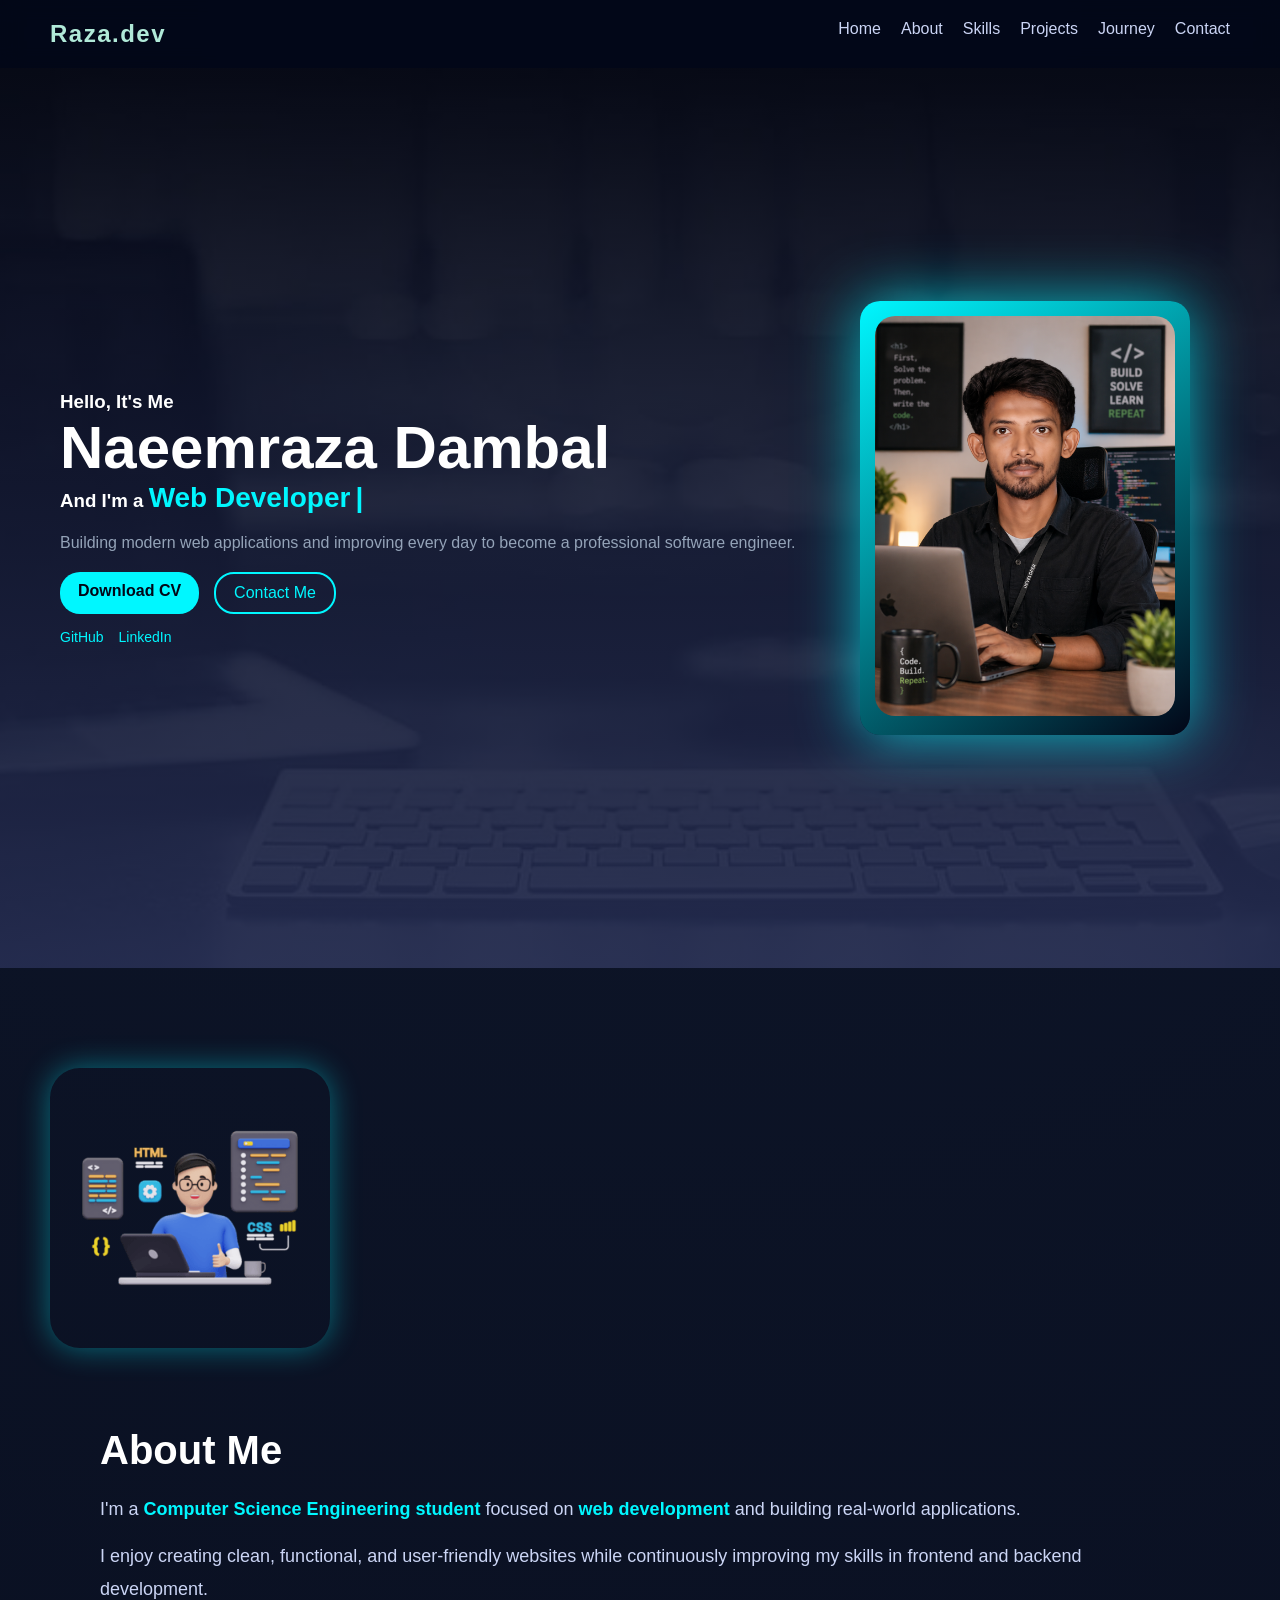
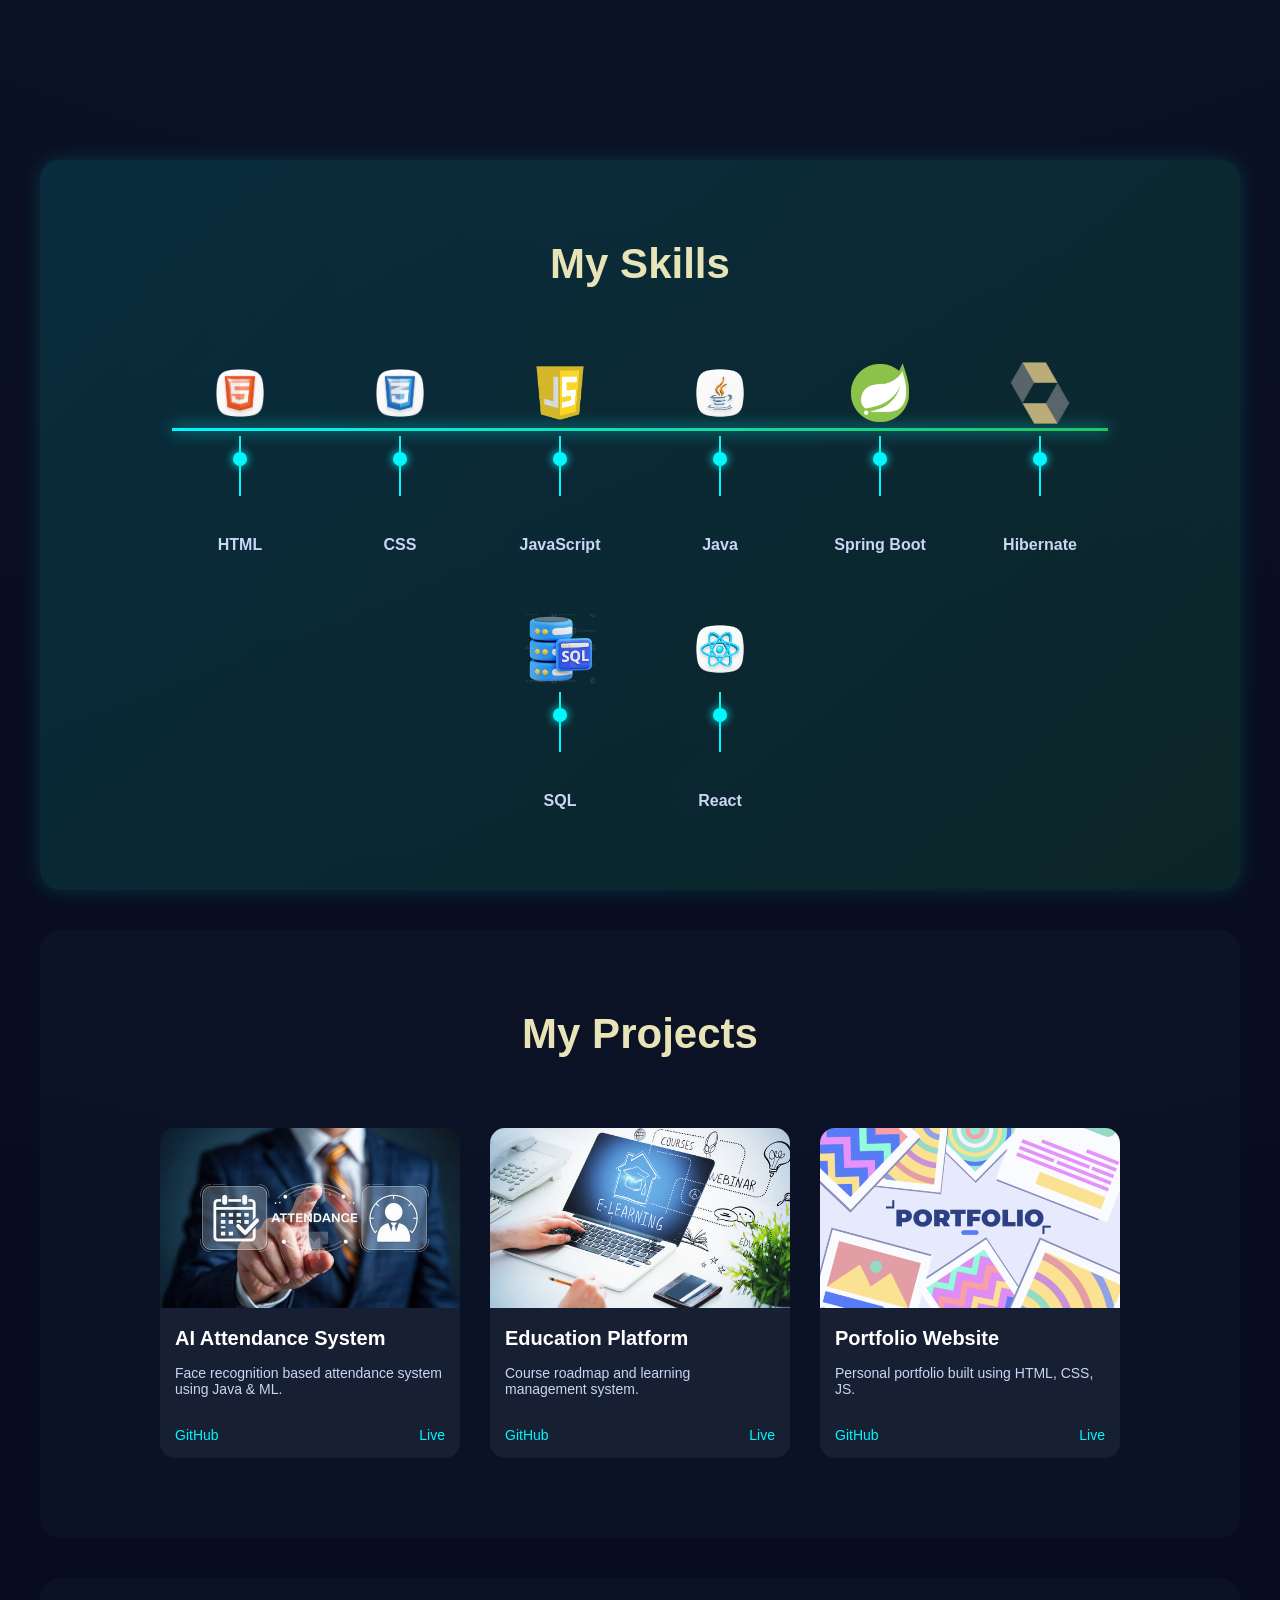
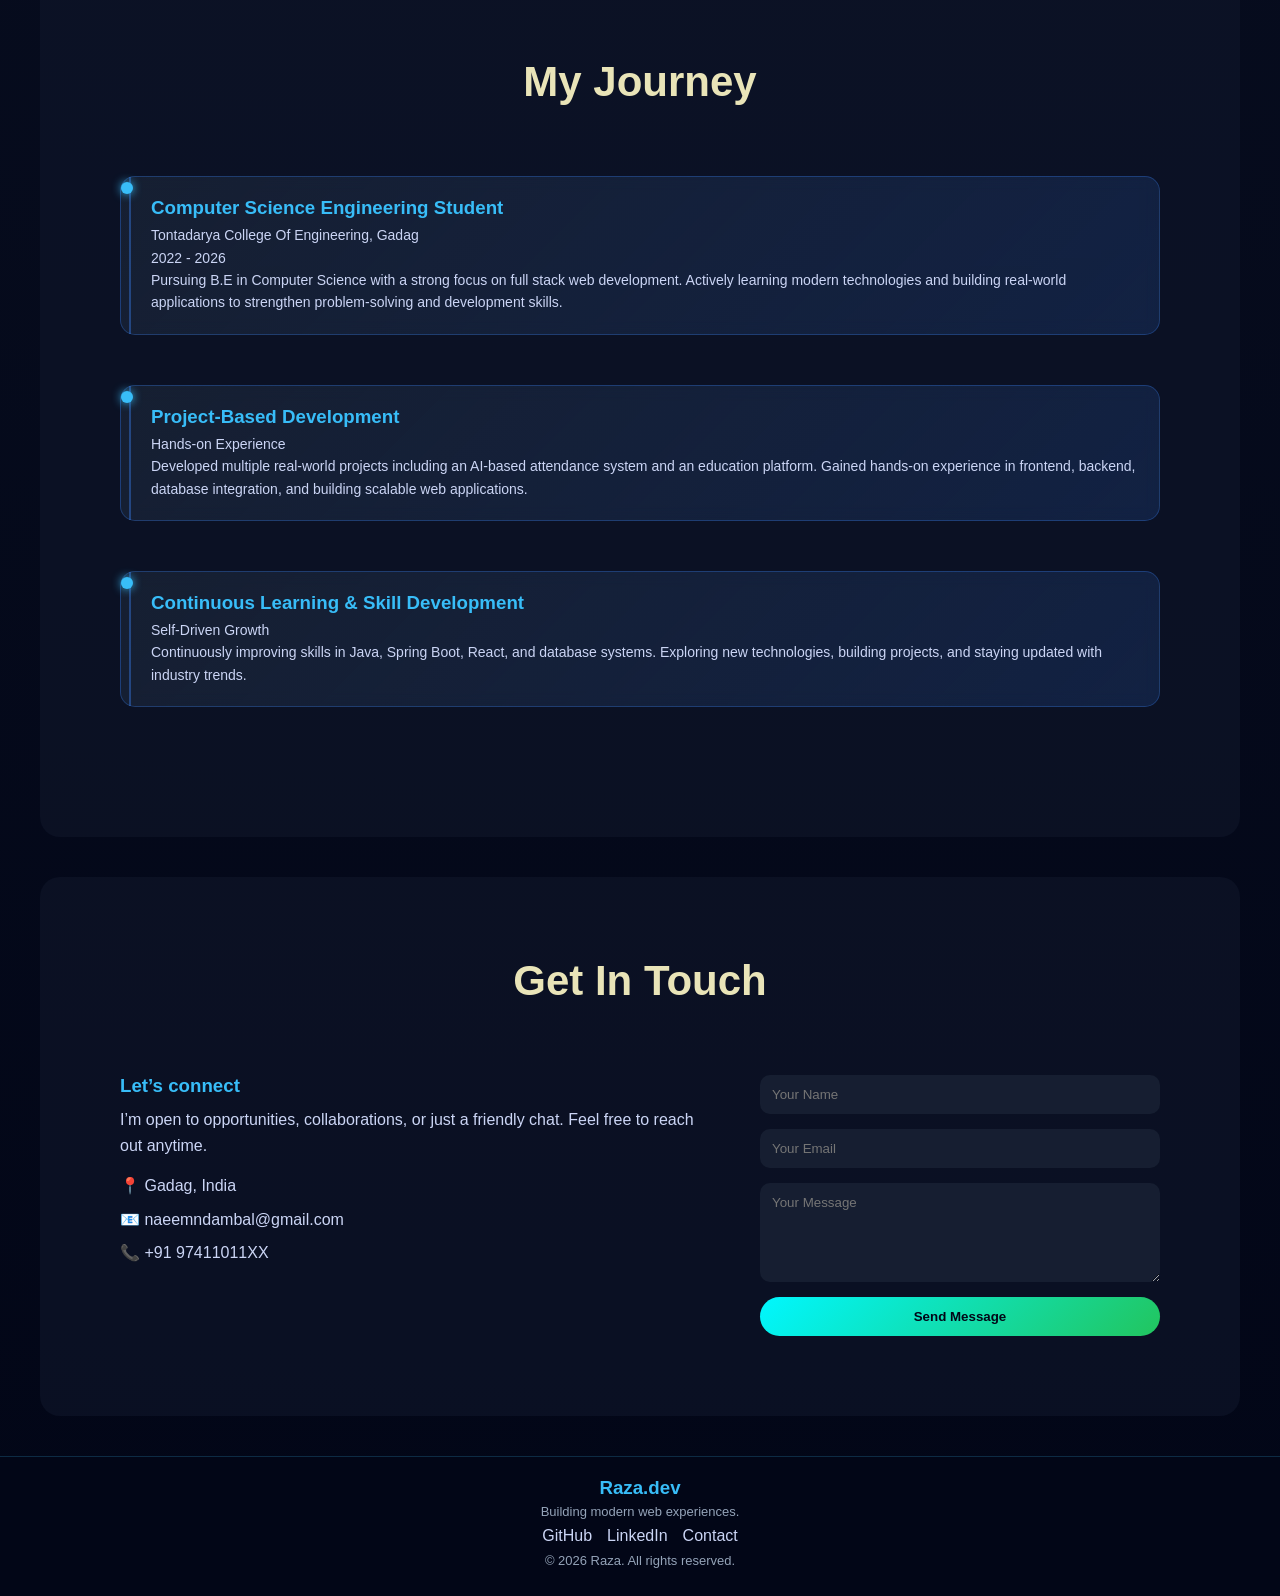
==== index.html @ 464cd54e "clean portfolio setup" ====
<!doctype html>
<html lang="en">
  <head>
    <meta charset="UTF-8" />
    <meta name="viewport" content="width=device-width, initial-scale=1.0" />
    <title>Naeemraza Dambal | Portfolio</title>
    <link rel="stylesheet" href="css/style.css" />
  </head>

  <body>
    <!-- NAVBAR -->
    <header>
      <nav class="navbar">
        <h2 class="logo">Raza.dev</h2>
        <ul class="nav-links">
          <li><a href="#home">Home</a></li>
          <li><a href="#about">About</a></li>
          <li><a href="#skills">Skills</a></li>
          <li><a href="#projects">Projects</a></li>
          <li><a href="#myjourney">Journey</a></li>
          <li><a href="#contact">Contact</a></li>
        </ul>
      </nav>
    </header>

    <!-- HERO -->
    <section id="home" class="hero">
      <div class="hero-left">
        <h3>Hello, It's Me</h3>
        <h1>Naeemraza Dambal</h1>
        <h3>And I'm a <span id="changing-text">Web Developer</span></h3>

        <p>
          Building modern web applications and improving every day to become a
          professional software engineer.
        </p>

        <div class="hero-buttons">
          <a href="assets/resume.pdf" download class="download-btn"
            >Download CV</a
          >
          <a href="#contact" class="outline">Contact Me</a>
        </div>

        <div class="socials">
          <a href="https://github.com/Raza084">GitHub</a>
          <a href="https://www.linkedin.com/in/naeemrazadambal/">LinkedIn</a>
        </div>
      </div>

      <div class="hero-right">
        <div class="image-box">
          <img src="assets/images/profile.png" alt="profile" />
        </div>
      </div>
    </section>

    <!-- ABOUT -->
    <section id="about" class="about-section">
      <div class="about-container">
        <div class="about-image">
          <img src="assets/images/developer.webp" alt="about image" />
        </div>

        <div class="about-content">
          <h2>About Me</h2>

          <p>
            I'm a <span>Computer Science Engineering student</span> focused on
            <span>web development</span> and building real-world applications.
          </p>

          <p>
            I enjoy creating clean, functional, and user-friendly websites while
            continuously improving my skills in frontend and backend
            development.
          </p>
        </div>
      </div>
    </section>

    <!-- SKILLS -->
    <section id="skills" class="section">
      <h2 class="skills-heading">My Skills</h2>

      <div class="skills-timeline">
        <div class="skill-item">
          <img src="assets/images/html.webp" alt="HTML" />
          <div class="dot"></div>
          <h3>HTML</h3>
        </div>

        <div class="skill-item">
          <img src="assets/images/css.webp" alt="CSS" />
          <div class="dot"></div>
          <h3>CSS</h3>
        </div>

        <div class="skill-item">
          <img src="assets/images/js.webp" alt="JavaScript" />
          <div class="dot"></div>
          <h3>JavaScript</h3>
        </div>

        <div class="skill-item">
          <img src="assets/images/java.webp" alt="Java" />
          <div class="dot"></div>
          <h3>Java</h3>
        </div>

        <div class="skill-item">
          <img src="assets/images/spring.png" alt="Spring Boot" />
          <div class="dot"></div>
          <h3>Spring Boot</h3>
        </div>

        <div class="skill-item">
          <img src="assets/images/hibernate.avif" alt="Hibernate" />
          <div class="dot"></div>
          <h3>Hibernate</h3>
        </div>

        <div class="skill-item">
          <img src="assets/images/sql.webp" alt="SQL" />
          <div class="dot"></div>
          <h3>SQL</h3>
        </div>

        <div class="skill-item">
          <img src="assets/images/react.webp" alt="React" />
          <div class="dot"></div>
          <h3>React</h3>
        </div>
      </div>
    </section>

    <!-- PROJECTS -->
    <section id="projects" class="section">
      <h2 class="projects-heading">My Projects</h2>

      <div class="projects-container">
        <!-- PROJECT 1 -->
        <div class="project-card">
          <img
            src="assets/images/project-1.jpg"
            class="project-img"
            data-title="AI Attendance System"
            data-desc="• Real-time attendance monitoring using facial recognition\n• Built with Java and machine learning libraries\n• Automated attendance recording with backend database integration\n• Improved accuracy using feature extraction and threshold-based matching\n• Reduced manual errors and increased efficiency"
            data-link="https://github.com/your-repo"
          />
          <h3>AI Attendance System</h3>
          <p>Face recognition based attendance system using Java & ML.</p>

          <div class="project-links">
            <a href="#">GitHub</a>
            <a href="#">Live</a>
          </div>
        </div>

        <!-- PROJECT 2 -->
        <div class="project-card">
          <img
            src="assets/images/project-2.jpg"
            class="project-img"
            data-title="Education Platform"
            data-desc="• Developed an interactive platform for structured course roadmaps\n• Built MySQL-based system for managing course data\n• Implemented role-based authentication for personalized learning\n• Enabled users to track progress across different modules\n• Designed for efficient academic planning"
            data-link="https://github.com/your-repo"
          />
          <h3>Education Platform</h3>
          <p>Course roadmap and learning management system.</p>

          <div class="project-links">
            <a href="#">GitHub</a>
            <a href="#">Live</a>
          </div>
        </div>

        <!-- PROJECT 3 -->
        <div class="project-card">
          <img
            src="assets/images/project-3.png"
            class="project-img"
            data-title="Portfolio Website"
            data-desc="• Designed and developed a personal portfolio website\n• Built using HTML, CSS, and JavaScript\n• Showcases projects, skills, and experience\n• Implemented interactive UI with animations and responsive design\n• Deployed for real-world usage"
            data-link="https://github.com/your-repo"
          />
          <h3>Portfolio Website</h3>
          <p>Personal portfolio built using HTML, CSS, JS.</p>

          <div class="project-links">
            <a href="#">GitHub</a>
            <a href="#">Live</a>
          </div>
        </div>
      </div>
    </section>

    <!-- JOURNEY -->
    <section id="myjourney" class="section">
      <h2>My Journey</h2>

      <div class="exp-item">
        <h3>Computer Science Engineering Student</h3>
        <p>Tontadarya College Of Engineering, Gadag</p>
        <p>2022 - 2026</p>
        <p>
          Pursuing B.E in Computer Science with a strong focus on full stack web
          development. Actively learning modern technologies and building
          real-world applications to strengthen problem-solving and development
          skills.
        </p>
      </div>

      <div class="exp-item">
        <h3>Project-Based Development</h3>
        <p>Hands-on Experience</p>
        <p>
          Developed multiple real-world projects including an AI-based
          attendance system and an education platform. Gained hands-on
          experience in frontend, backend, database integration, and building
          scalable web applications.
        </p>
      </div>

      <div class="exp-item">
        <h3>Continuous Learning & Skill Development</h3>
        <p>Self-Driven Growth</p>
        <p>
          Continuously improving skills in Java, Spring Boot, React, and
          database systems. Exploring new technologies, building projects, and
          staying updated with industry trends.
        </p>
      </div>
    </section>

    <!-- CONTACT -->
    <section id="contact" class="section">
      <h2 class="contact-heading">Get In Touch</h2>

      <div class="contact-container">
        <div class="contact-info">
          <h3>Let’s connect</h3>
          <p>
            I’m open to opportunities, collaborations, or just a friendly chat.
            Feel free to reach out anytime.
          </p>

          <div class="contact-details">
            <p>📍 Gadag, India</p>
            <p>📧 naeemndambal@gmail.com</p>
            <p>📞 +91 97411011XX</p>
          </div>
        </div>

        <form
          action="https://formsubmit.co/naeemndambal@gmail.com"
          method="POST"
          class="contact-form"
        >
          <input type="hidden" name="_captcha" value="false" />
          <input type="hidden" name="_subject" value="New Portfolio Message" />
          <input type="text" name="name" placeholder="Your Name" required />
          <input type="email" name="email" placeholder="Your Email" required />
          <textarea
            name="message"
            placeholder="Your Message"
            rows="5"
            required
          ></textarea>
          <button type="submit">Send Message</button>
        </form>
        <p id="success-msg">Message sent successfully ✅</p>
      </div>
    </section>

    <!-- FOOTER -->
    <footer class="footer">
      <div class="footer-content">
        <h3>Raza.dev</h3>
        <p>Building modern web experiences.</p>

        <div class="footer-links">
          <a href="https://github.com/Raza084" target="_blank">GitHub</a>
          <a href="https://www.linkedin.com/in/naeemrazadambal/" target="_blank"
            >LinkedIn</a
          >
          <a href="#contact">Contact</a>
        </div>

        <p class="footer-copy">© 2026 Raza. All rights reserved.</p>
      </div>
    </footer>

    <!-- MODAL -->
    <div id="project-modal" class="modal">
      <div class="modal-content">
        <span class="close-btn">&times;</span>

        <div class="modal-body">
          <div class="modal-text">
            <h2 id="modal-title"></h2>
            <p id="modal-desc"></p>
            <a href="#" id="modal-link" class="modal-btn">View Project</a>
          </div>

          <div class="modal-image">
            <img id="modal-img" src="" />
          </div>
        </div>
      </div>
    </div>

    <script src="js/script.js"></script>
  </body>
</html>
---- css/style.css ----
/* ================= GLOBAL ================= */
* {
  margin: 0;
  padding: 0;
  box-sizing: border-box;
  font-family: "Segoe UI", sans-serif;
}

body {
  background: radial-gradient(circle at top, #0f172a, #020617);
  color: white;
}

html {
  scroll-behavior: smooth;
}

/* ================= NAVBAR ================= */
.navbar {
  display: flex;
  justify-content: space-between;
  padding: 20px 50px;
  background: rgba(2, 6, 23, 0.9);
  backdrop-filter: blur(10px);
}

.logo {
  font-weight: 800;
  color: #b0e9d8;
  letter-spacing: 1.5px;
}

.nav-links {
  display: flex;
  gap: 20px;
  list-style: none;
}

.nav-links a {
  color: #cbd5f5;
  text-decoration: none;
  transition: all 0.2s ease;
  display: inline-block;
}

.nav-links a:hover {
  color: #dfd675;
  transform: scale(1.1);
  text-shadow: 0 0 10px rgba(56, 189, 248, 0.5);
}

/* ================= HERO ================= */
.hero {
  min-height: 100vh;
  display: flex;
  align-items: center;
  justify-content: space-between;
  padding: 0 60px;
  position: relative;

  background:
    linear-gradient(rgba(2, 6, 23, 0.7), rgba(38, 46, 84, 0.9)),
    url("../assets/images/background.jpg");
  background-size: cover;
  background-position: center;
  background-repeat: no-repeat;
}

.hero-left h1 {
  font-size: 60px;
}

.hero-left span {
  color: #00f7ff;
  font-size: 28px;
  font-weight: 600;
}

.hero-left p {
  margin: 20px 0;
  color: #94a3b8;
}

.hero-buttons {
  margin-top: 20px;
  display: flex;
  gap: 15px;
}

.hero-right {
  margin-right: 30px;
}

.hero-quote {
  position: absolute;
  bottom: 30px;
  left: 50%;
  transform: translateX(-50%);
  font-size: 16px;
  color: #00f7ff;
  font-style: italic;
}

/* ================= ANIMATIONS ================= */
#changing-text::after {
  content: "|";
  margin-left: 5px;
  animation: blink 1s infinite;
}

@keyframes blink {
  0%,
  50%,
  100% {
    opacity: 1;
  }
  25%,
  75% {
    opacity: 0;
  }
}

@keyframes float {
  0% {
    transform: translateY(0px) rotate(0deg);
  }
  50% {
    transform: translateY(-12px) rotate(3deg);
  }
  100% {
    transform: translateY(0px) rotate(0deg);
  }
}

/* ================= BUTTONS ================= */
.download-btn {
  background: #00f7ff;
  color: #020617;
  padding: 10px 18px;
  border-radius: 20px;
  text-decoration: none;
  display: inline-block;
  font-weight: 600;
}

.download-btn:hover {
  background: #0ea5e9;
}

.outline {
  background: transparent;
  border: 2px solid #00f7ff;
  color: #00f7ff;
  padding: 10px 18px;
  border-radius: 20px;
  text-decoration: none;
  display: inline-block;
}

.outline:hover {
  background: #00f7ff;
  color: #020617;
}

/* ================= SOCIAL ================= */
.socials {
  margin-top: 15px;
  display: flex;
  gap: 15px;
}

.socials a {
  color: #00f7ff;
  text-decoration: none;
  font-size: 14px;
}

/* ================= IMAGE ================= */
.image-box {
  padding: 15px;
  border-radius: 20px;
  background: linear-gradient(145deg, #00f7ff, #020617);
  box-shadow: 0 0 60px rgba(0, 247, 255, 0.7);
  animation: float 4s ease-in-out infinite;
}

.image-box img {
  width: 300px;
  border-radius: 20px;
  transition: transform 0.3s ease;
}

.image-box img:hover {
  transform: scale(1.05);
}

/* ================= ABOUT ================= */
.about-section {
  padding: 100px 50px;
}

.about-container {
  display: flex;
  align-items: center;
  justify-content: center;
  gap: 80px;
  flex-wrap: wrap;
}

.about-image {
  display: flex;
  justify-content: space-between;
  align-items: center;
  flex: 1;
}

.about-image img {
  width: 280px;
  border-radius: 30px;
  box-shadow: 0 0 30px rgba(0, 247, 255, 0.4);
}

.about-content {
  max-width: 1080px;
  width: 100%;
}

.about-content h2 {
  font-size: 40px;
  margin-bottom: 20px;
}

.about-content p {
  font-size: 18px;
  line-height: 1.8;
  color: #cbd5f5;
  margin-bottom: 15px;
}

.about-content span {
  color: #00f7ff;
  font-weight: bold;
}

/* ================= SECTION ================= */
.section {
  padding: 80px;
  margin: 40px;
  border-radius: 20px;
  background: rgba(15, 23, 42, 0.6);
}

.section h2 {
  text-align: center;
  font-size: 42px;
  margin-bottom: 70px;
  color: #e9e4b8;
}

/* ================= SKILLS ================= */
#skills {
  background: linear-gradient(
    135deg,
    rgba(0, 247, 255, 0.12),
    rgba(34, 197, 94, 0.12)
  );
  border-radius: 20px;
  box-shadow: 0 0 20px rgba(0, 247, 255, 0.15);
}

.skills-heading {
  text-align: center;
  font-size: 42px;
  margin-bottom: 80px;
}

.skills-timeline {
  position: relative;
  display: flex;
  flex-wrap: wrap;
  justify-content: center;
  align-items: flex-start;
  gap: 60px 40px;
  padding: 0 40px;
}

.skills-timeline::before {
  content: "";
  position: absolute;
  top: 70px;
  left: 5%;
  width: 90%;
  height: 3px;
  background: linear-gradient(90deg, #00f7ff, #22c55e);
  box-shadow: 0 0 15px #00f7ff;
}

.skill-item {
  position: relative;
  text-align: center;
  width: 120px;
}

.skill-item img {
  width: 70px;
  margin-bottom: 20px;
}

.dot {
  width: 14px;
  height: 14px;
  background: #00f7ff;
  border-radius: 50%;
  margin: auto;
  position: relative;
  z-index: 2;
  box-shadow: 0 0 10px #00f7ff;
}

.skill-item::after {
  content: "";
  position: absolute;
  top: 78px;
  left: 50%;
  transform: translateX(-50%);
  width: 2px;
  height: 60px;
  background: #00f7ff;
}

.skill-item h3 {
  margin-top: 70px;
  font-size: 16px;
  color: #cbd5f5;
}

/* ================= PROJECTS ================= */
.projects-heading {
  text-align: center;
  font-size: 42px;
  margin-bottom: 60px;
}

.projects-container {
  display: flex;
  gap: 30px;
  justify-content: center;
  flex-wrap: wrap;
}

.project-card {
  width: 300px;
  background: rgba(30, 41, 59, 0.6);
  border-radius: 15px;
  overflow: hidden;
  transition: all 0.3s ease;
}

.project-card img {
  width: 100%;
  height: 180px;
  object-fit: cover;
}

.project-card h3 {
  margin: 15px;
  font-size: 20px;
}

.project-card p {
  margin: 0 15px 15px;
  font-size: 14px;
  color: #cbd5f5;
}

.project-links {
  display: flex;
  justify-content: space-between;
  padding: 15px;
}

.project-links a {
  text-decoration: none;
  color: #00f7ff;
  font-size: 14px;
}

.project-card:hover {
  transform: translateY(-8px);
  box-shadow: 0 0 25px rgba(0, 247, 255, 0.3);
}

/* ================= FORM ================= */
form {
  display: flex;
  flex-direction: column;
  gap: 10px;
  max-width: 400px;
  margin: auto;
}

input,
textarea {
  padding: 10px;
  border-radius: 5px;
  border: none;
}

button {
  padding: 10px;
  border-radius: 20px;
  border: none;
  background: #00f7ff;
  cursor: pointer;
}

/* ================= MODAL ================= */
.modal {
  display: none;
  position: fixed;
  top: 0;
  left: 0;
  width: 100%;
  height: 100%;
  background: rgba(2, 6, 23, 0.9);
  justify-content: center;
  align-items: center;
  z-index: 999;
}

.modal-body {
  display: flex;
  flex-direction: row;
  gap: 30px;
  align-items: center;
  justify-content: space-between;
  flex-wrap: nowrap;
}

.modal-text {
  flex: 1;
}

.modal-text p {
  margin-bottom: 15px;
  color: #cbd5f5;
  line-height: 1.6;
}

.modal-image {
  flex: 1;
}

.modal-image img {
  width: 100%;
  height: auto;
  border-radius: 10px;
}

.modal-content {
  background: #020617;
  padding: 30px;
  border-radius: 15px;
  max-width: 800px;
  width: 90%;
}

.modal-content img {
  width: 100%;
  border-radius: 10px;
  margin-bottom: 15px;
}

.close-btn {
  position: absolute;
  top: 20px;
  right: 30px;
  font-size: 30px;
  cursor: pointer;
  color: white;
}

.modal-btn {
  display: inline-block;
  margin-top: 10px;
  padding: 10px 18px;
  background: #00f7ff;
  color: #020617;
  border-radius: 25px;
  text-decoration: none;
  font-size: 14px;
  font-weight: 600;
  transition: all 0.3s ease;
}

.modal-btn:hover {
  background: #0ea5e9;
  transform: translateY(-2px);
  box-shadow: 0 0 10px rgba(0, 247, 255, 0.6);
}

/* ================= JOURNEY ================= */
.section .exp-item {
  position: relative;
  padding-left: 30px;
  margin-bottom: 50px;
  margin-top: 10px;
}

.section .exp-item::before {
  content: "";
  position: absolute;
  left: 8px;
  top: 0;
  width: 2px;
  height: 100%;
  background: rgba(59, 130, 246, 0.4);
}

.section .exp-item::after {
  content: "";
  position: absolute;
  left: 0;
  top: 5px;
  width: 12px;
  height: 12px;
  background: #38bdf8;
  border-radius: 50%;
  box-shadow: 0 0 10px #38bdf8;
}

.exp-item {
  background: linear-gradient(
    135deg,
    rgba(30, 41, 59, 0.6),
    rgba(59, 130, 246, 0.15)
  );
  border-radius: 15px;
  padding: 20px;
  border: 1px solid rgba(59, 130, 246, 0.3);
  backdrop-filter: blur(8px);
  transition: all 0.3s ease;
}

.exp-item:hover {
  transform: translateX(8px) scale(1.02);
  box-shadow: 0 0 25px rgba(59, 130, 246, 0.3);
}

.exp-item h3 {
  color: #38bdf8;
  margin-bottom: 5px;
}

.exp-item p {
  color: #cbd5f5;
  font-size: 14px;
  line-height: 1.6;
}

/* ================= CONTACT ================= */
.contact-heading {
  text-align: center;
  font-size: 42px;
  margin-bottom: 60px;
}

.contact-container {
  display: flex;
  gap: 50px;
  justify-content: space-between;
  flex-wrap: wrap;
}

.contact-info {
  flex: 1;
}

.contact-info h3 {
  color: #38bdf8;
  margin-bottom: 10px;
}

.contact-info p {
  color: #cbd5f5;
  margin-bottom: 15px;
  line-height: 1.6;
}

.contact-details p {
  margin: 8px 0;
}

.contact-form {
  flex: 1;
  display: flex;
  flex-direction: column;
  gap: 15px;
}

.contact-form input,
.contact-form textarea {
  padding: 12px;
  border-radius: 10px;
  border: none;
  background: rgba(30, 41, 59, 0.6);
  color: white;
}

.contact-form button {
  padding: 12px;
  border-radius: 25px;
  border: none;
  background: linear-gradient(135deg, #00f7ff, #22c55e);
  color: #020617;
  font-weight: 600;
  cursor: pointer;
  transition: 0.3s;
}

.contact-form button:hover {
  transform: translateY(-2px);
  box-shadow: 0 0 15px rgba(0, 247, 255, 0.6);
}
#success-msg {
  display: none;
  color: lightgreen;
  margin-top: 10px;
  font-size: 14px;
  padding: 8px 12px;
  border-radius: 8px;
  width: 100%;
  text-align: right;
}

/* ================= FOOTER ================= */
.footer {
  background: #020617;
  padding: 20px 15px;
  text-align: center;
  border-top: 1px solid rgba(56, 189, 248, 0.2);
}

.footer-content h3 {
  color: #38bdf8;
  margin-bottom: 5px;
}

.footer-content p {
  color: #94a3b8;
  font-size: 13px;
  margin-bottom: 8px;
}

.footer-links {
  display: flex;
  justify-content: center;
  gap: 15px;
  margin-bottom: 8px;
}

.footer-links a {
  text-decoration: none;
  color: #cbd5f5;
  transition: 0.3s;
}

.footer-links a:hover {
  color: #38bdf8;
}

.footer-copy {
  font-size: 12px;
  color: #64748b;
}
/* ================= RESPONSIVE FIX ================= */

/* Medium screens (laptops) */
@media (max-width: 1024px) {
  .navbar {
    padding: 20px 30px;
  }

  .hero {
    padding: 0 30px;
  }

  .hero-left h1 {
    font-size: 45px;
  }

  .section {
    padding: 60px;
    margin: 20px;
  }
}

/* Small screens (tablets & small laptops) */
@media (max-width: 768px) {
  .navbar {
    flex-direction: column;
    gap: 10px;
    align-items: center;
  }

  .nav-links {
    flex-wrap: wrap;
    justify-content: center;
  }

  .hero {
    flex-direction: column;
    text-align: center;
    gap: 30px;
  }

  .hero-left h1 {
    font-size: 35px;
  }

  .hero-left span {
    font-size: 20px;
  }

  .hero-buttons {
    justify-content: center;
  }

  .about-container {
    flex-direction: column;
    text-align: center;
  }

  .contact-container {
    flex-direction: column;
  }
}
/* Extra small devices (phones) */
@media (max-width: 480px) {
  .hero-left h1 {
    font-size: 28px;
  }

  .hero-left span {
    font-size: 18px;
  }

  .section {
    padding: 30px 15px;
    margin: 10px;
  }

  .image-box img {
    width: 220px;
  }

  .skills-timeline {
    flex-direction: column;
    align-items: center;
  }

  .skills-timeline::before {
    display: none;
  }

  .skill-item::after {
    display: none;
  }

  .project-card {
    width: 100%;
  }
}
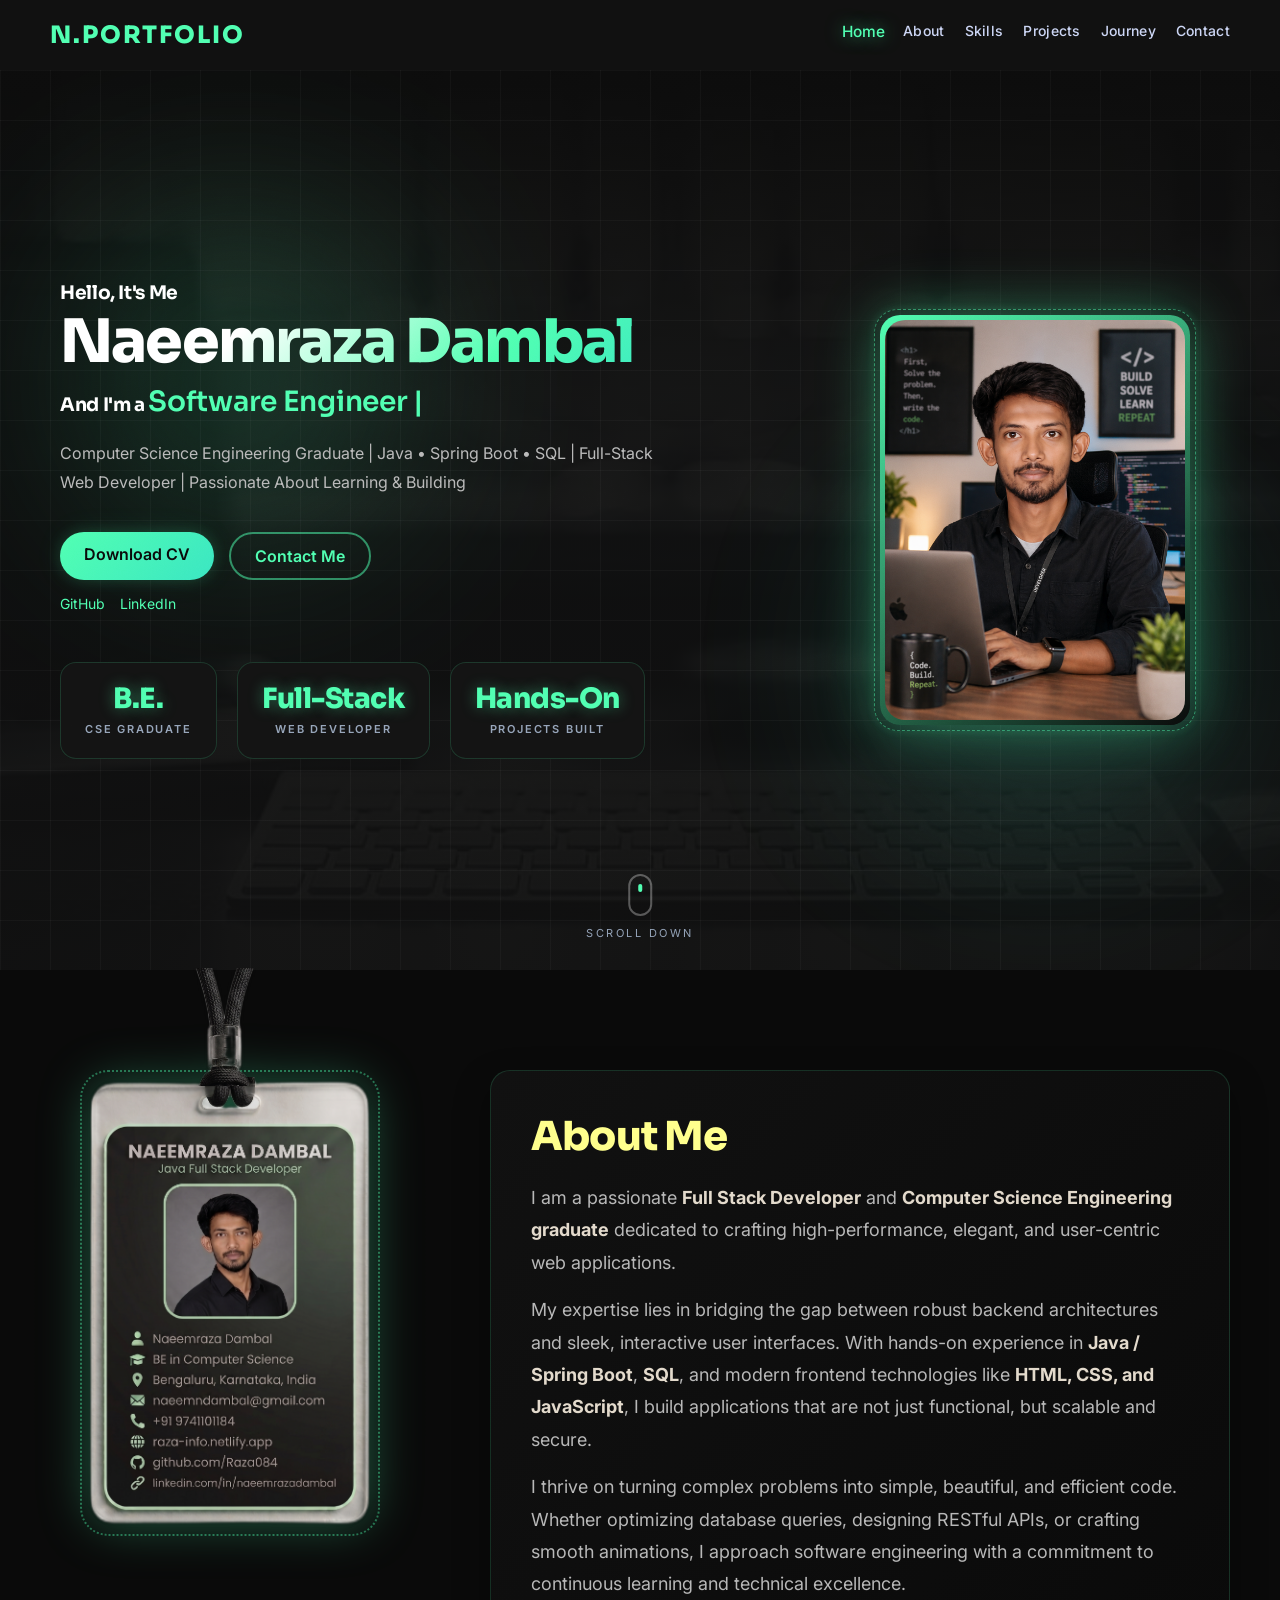
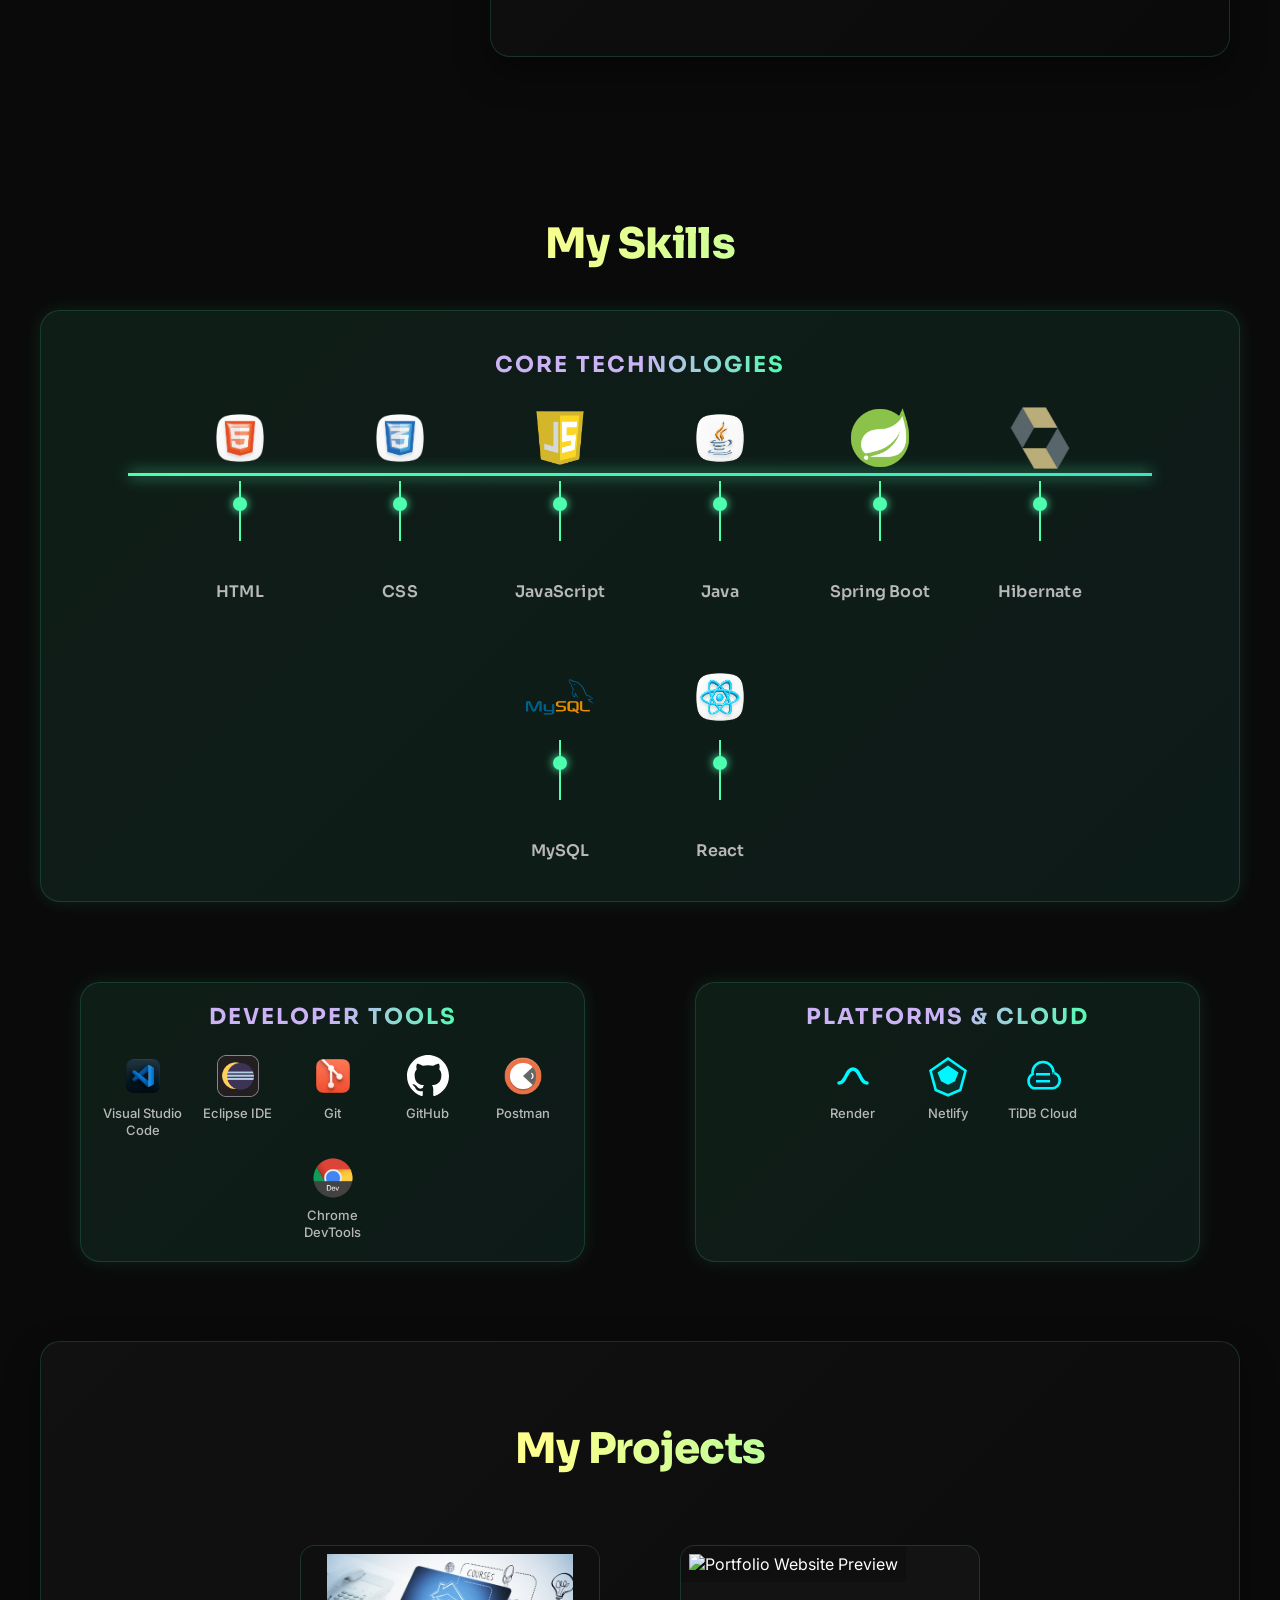
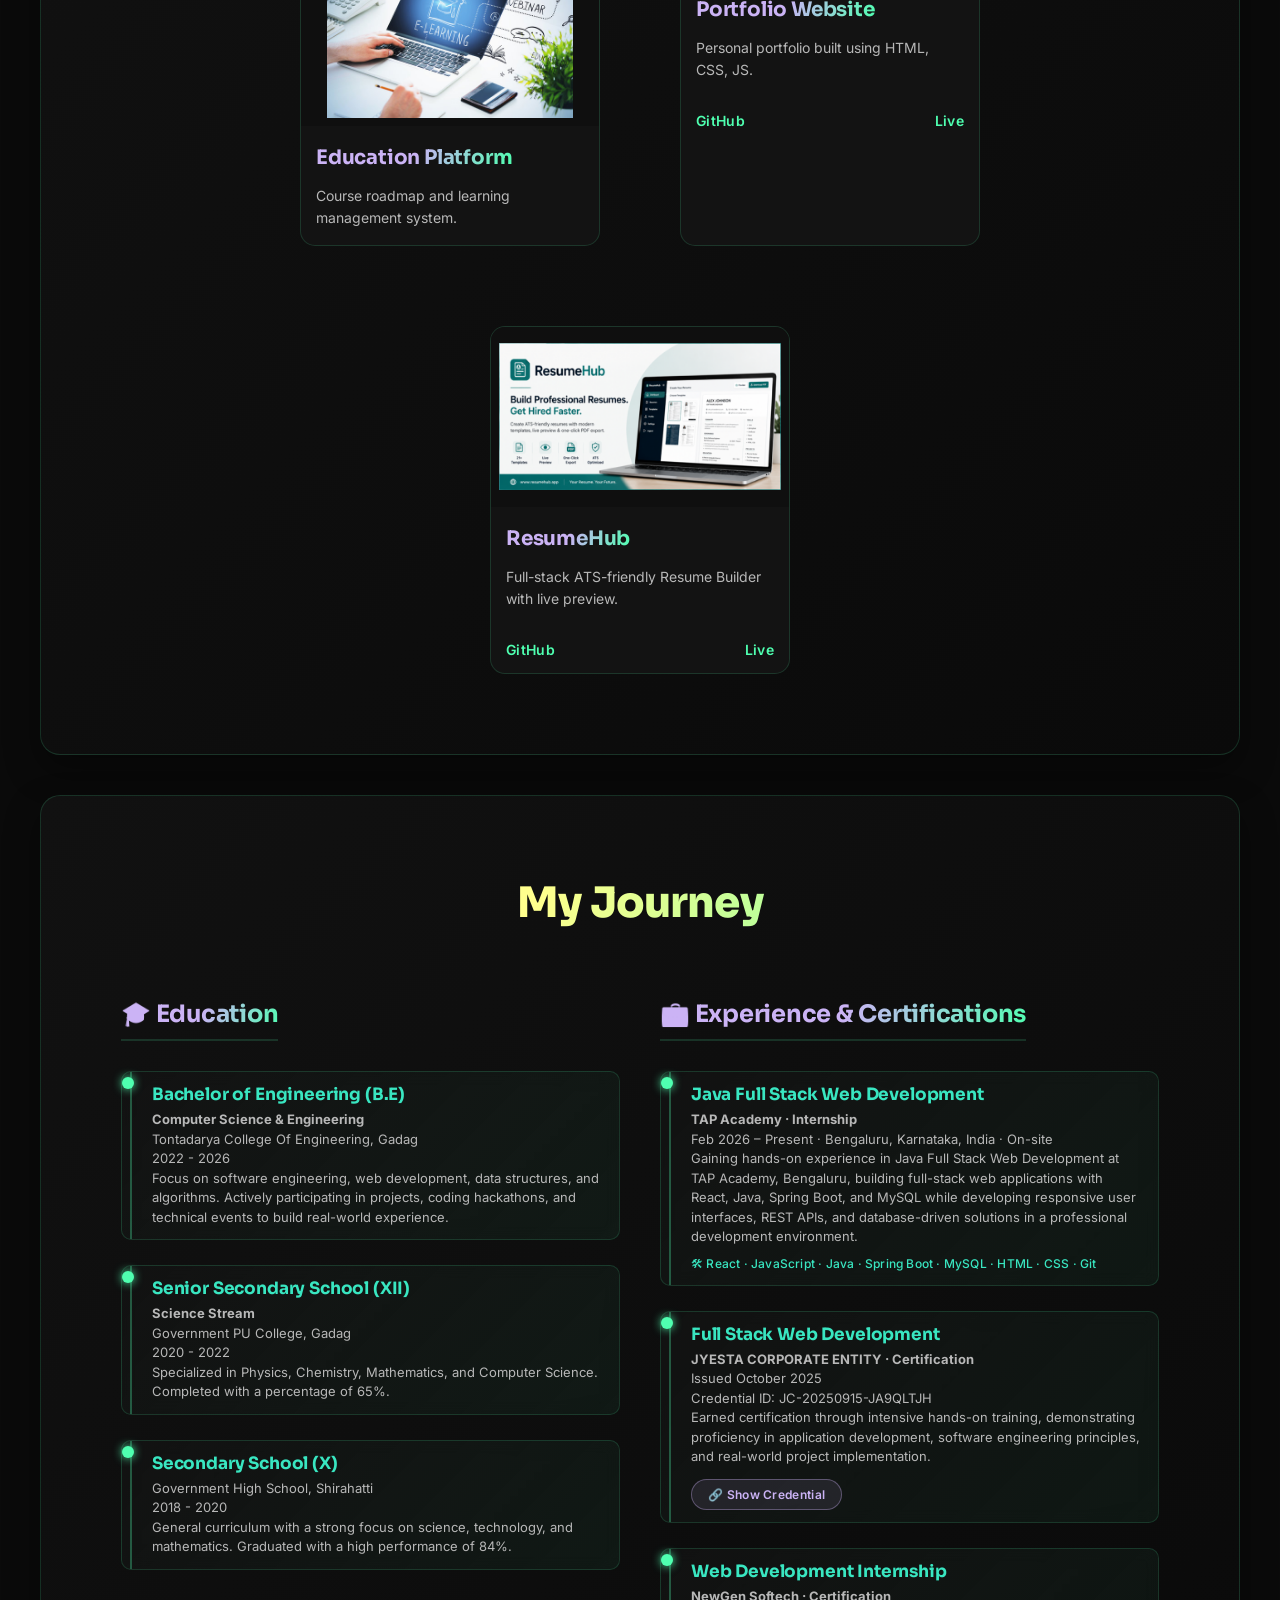
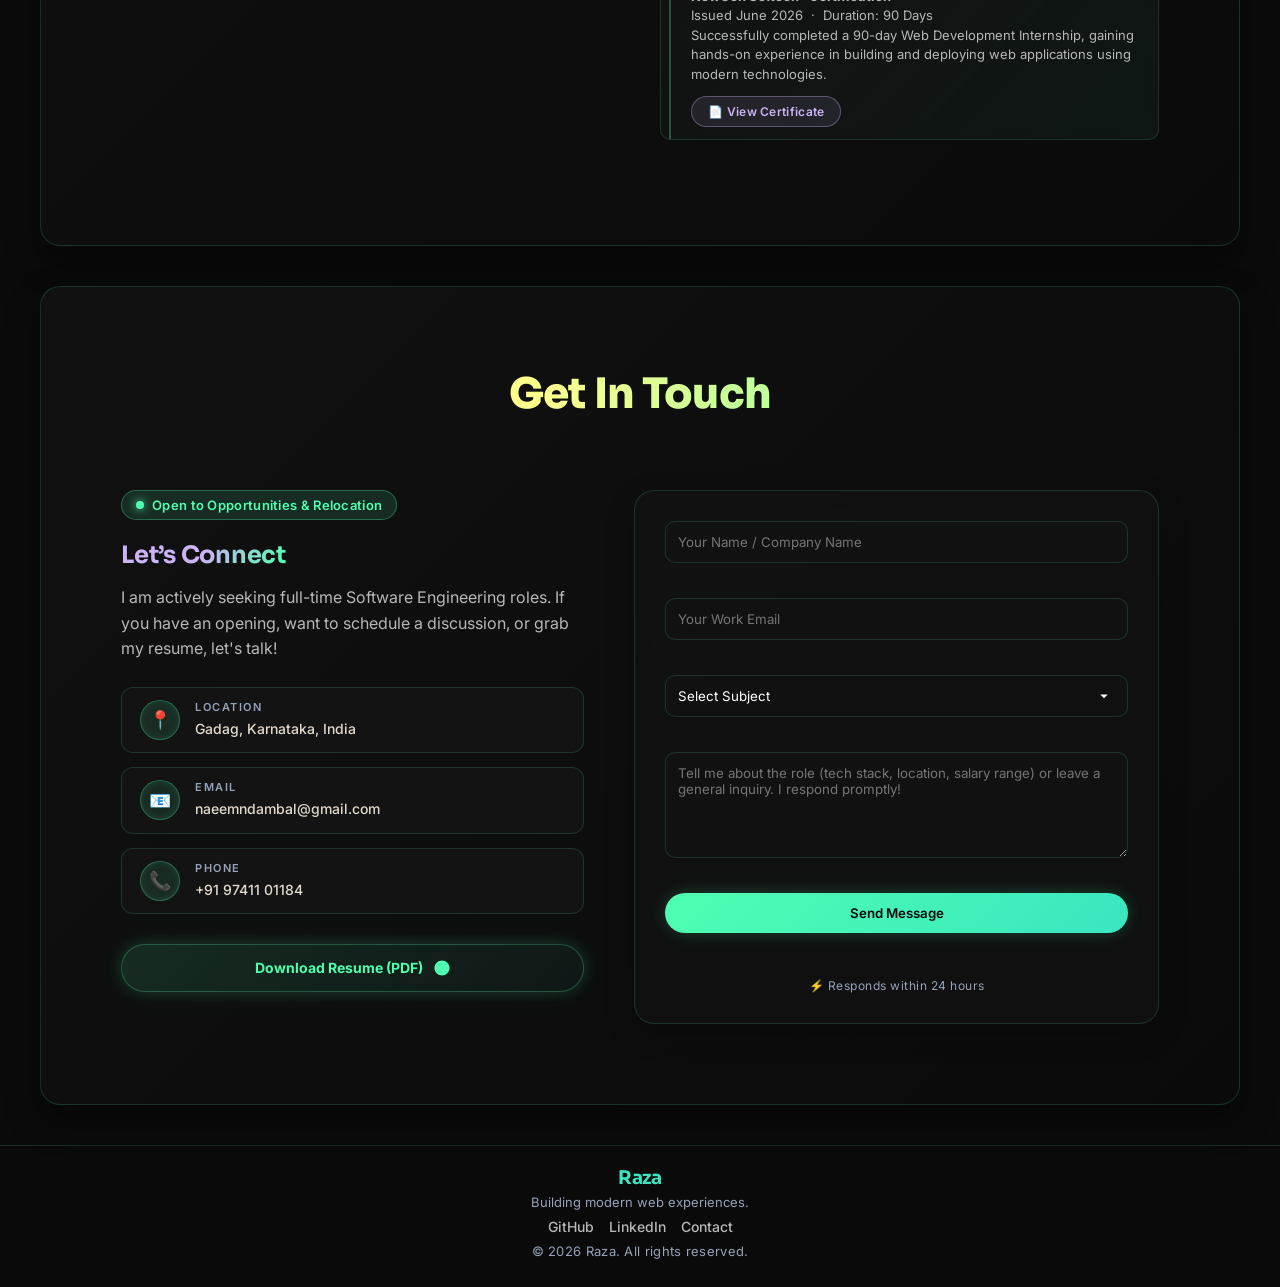
==== commit 56a07e00: "🚀 Initial commit - Portfolio Website" ====
--- a/index.html
+++ b/index.html
@@ -4,6 +4,37 @@
     <meta charset="UTF-8" />
     <meta name="viewport" content="width=device-width, initial-scale=1.0" />
     <title>Naeemraza Dambal | Portfolio</title>
+
+    <!-- SEO Meta Tags -->
+    <meta
+      name="description"
+      content="Portfolio of Naeemraza Dambal - Software Engineer & Full-Stack Web Developer specializing in Java, Spring Boot, SQL, and modern frontend technologies."
+    />
+    <meta
+      name="keywords"
+      content="Naeemraza Dambal, Software Engineer, Java Developer, Full-Stack Developer, Spring Boot, React, SQL, Portfolio, Web Developer"
+    />
+    <meta name="author" content="Naeemraza Dambal" />
+
+    <!-- Open Graph / Facebook / LinkedIn -->
+    <meta property="og:type" content="website" />
+    <meta property="og:title" content="Naeemraza Dambal | Portfolio" />
+    <meta
+      property="og:description"
+      content="Software Engineer & Full-Stack Web Developer. Specializing in Java, Spring Boot, SQL, and building scalable web applications."
+    />
+    <meta property="og:image" content="assets/images/Portfolio.png" />
+
+    <!-- Twitter -->
+    <meta property="twitter:card" content="summary_large_image" />
+    <meta property="twitter:title" content="Naeemraza Dambal | Portfolio" />
+    <meta
+      property="twitter:description"
+      content="Software Engineer & Full-Stack Web Developer. Specializing in Java, Spring Boot, SQL, and building scalable web applications."
+    />
+    <meta property="twitter:image" content="assets/images/Portfolio.png" />
+
+    <link rel="icon" type="image/png" href="assets/images/favicon.png" />
     <link rel="stylesheet" href="css/style.css" />
   </head>
 
@@ -11,7 +42,7 @@
     <!-- NAVBAR -->
     <header>
       <nav class="navbar">
-        <h2 class="logo">Raza.dev</h2>
+        <h2 class="logo">N.portfolio</h2>
         <ul class="nav-links">
           <li><a href="#home">Home</a></li>
           <li><a href="#about">About</a></li>
@@ -25,14 +56,18 @@
 
     <!-- HERO -->
     <section id="home" class="hero">
+      <!-- Glow Blobs -->
+      <div class="hero-glow-1"></div>
+      <div class="hero-glow-2"></div>
+
       <div class="hero-left">
         <h3>Hello, It's Me</h3>
         <h1>Naeemraza Dambal</h1>
         <h3>And I'm a <span id="changing-text">Web Developer</span></h3>
 
         <p>
-          Building modern web applications and improving every day to become a
-          professional software engineer.
+          Computer Science Engineering Graduate | Java • Spring Boot • SQL |
+          Full-Stack Web Developer | Passionate About Learning & Building
         </p>
 
         <div class="hero-buttons">
@@ -43,8 +78,34 @@
         </div>
 
         <div class="socials">
-          <a href="https://github.com/Raza084">GitHub</a>
-          <a href="https://www.linkedin.com/in/naeemrazadambal/">LinkedIn</a>
+          <a
+            href="https://github.com/Raza084"
+            target="_blank"
+            rel="noopener noreferrer"
+            >GitHub</a
+          >
+          <a
+            href="https://www.linkedin.com/in/naeemrazadambal/"
+            target="_blank"
+            rel="noopener noreferrer"
+            >LinkedIn</a
+          >
+        </div>
+
+        <!-- Quick Stats -->
+        <div class="hero-stats">
+          <div class="stat-item">
+            <h3>B.E.</h3>
+            <p>CSE Graduate</p>
+          </div>
+          <div class="stat-item">
+            <h3>Full-Stack</h3>
+            <p>Web Developer</p>
+          </div>
+          <div class="stat-item">
+            <h3>Hands-On</h3>
+            <p>Projects Built</p>
+          </div>
         </div>
       </div>
 
@@ -53,35 +114,68 @@
           <img src="assets/images/profile.png" alt="profile" />
         </div>
       </div>
+
+      <!-- Scroll Down Indicator -->
+      <a href="#about" class="scroll-down">
+        <div class="mouse-icon"></div>
+        <span>Scroll Down</span>
+      </a>
     </section>
 
     <!-- ABOUT -->
-    <section id="about" class="about-section">
+    <section id="about" class="about-section reveal">
       <div class="about-container">
         <div class="about-image">
-          <img src="assets/images/developer.webp" alt="about image" />
+          <div class="id-card-wrapper">
+            <img
+              src="assets/images/rope_only.png"
+              class="id-card-rope"
+              alt="rope"
+            />
+            <img
+              src="assets/images/id_card_only.png"
+              class="id-card-body"
+              alt="about image"
+            />
+          </div>
         </div>
 
         <div class="about-content">
           <h2>About Me</h2>
 
           <p>
-            I'm a <span>Computer Science Engineering student</span> focused on
-            <span>web development</span> and building real-world applications.
+            I am a passionate <span>Full Stack Developer</span> and
+            <span>Computer Science Engineering graduate</span> dedicated to
+            crafting high-performance, elegant, and user-centric web
+            applications.
           </p>
 
           <p>
-            I enjoy creating clean, functional, and user-friendly websites while
-            continuously improving my skills in frontend and backend
-            development.
+            My expertise lies in bridging the gap between robust backend
+            architectures and sleek, interactive user interfaces. With hands-on
+            experience in <span>Java / Spring Boot</span>, <span>SQL</span>, and
+            modern frontend technologies like
+            <span>HTML, CSS, and JavaScript</span>, I build applications that
+            are not just functional, but scalable and secure.
           </p>
+
+          <p>
+            I thrive on turning complex problems into simple, beautiful, and
+            efficient code. Whether optimizing database queries, designing
+            RESTful APIs, or crafting smooth animations, I approach software
+            engineering with a commitment to continuous learning and technical
+            excellence.
+          </p>
         </div>
       </div>
     </section>
 
-    <!-- SKILLS -->
-    <section id="skills" class="section">
-      <h2 class="skills-heading">My Skills</h2>
+    <!-- SKILLS SECTION -->
+    <h2 class="skills-heading reveal">My Skills</h2>
+
+    <!-- SKILLS: CORE TECHNOLOGIES -->
+    <section id="skills" class="section reveal" style="margin-top: 20px">
+      <h3 class="skills-subheading">Core Technologies</h3>
 
       <div class="skills-timeline">
         <div class="skill-item">
@@ -121,9 +215,9 @@
         </div>
 
         <div class="skill-item">
-          <img src="assets/images/sql.webp" alt="SQL" />
-          <div class="dot"></div>
-          <h3>SQL</h3>
+          <img src="assets/images/sql.webp" alt="MySQL" />
+          <div class="dot"></div>
+          <h3>MySQL</h3>
         </div>
 
         <div class="skill-item">
@@ -134,122 +228,302 @@
       </div>
     </section>
 
+    <!-- SKILLS: TOOLS & PLATFORMS -->
+    <div class="tools-grid reveal">
+      <!-- Box 1: Developer Tools -->
+      <section id="skills-tools" class="section skills-box">
+        <h3 class="skills-subheading">Developer Tools</h3>
+        <div class="skills-list">
+          <div class="skill-card">
+            <img src="assets/images/vscode.webp" alt="Visual Studio Code" />
+            <span>Visual Studio Code</span>
+          </div>
+          <div class="skill-card">
+            <img src="assets/images/eclipse.webp" alt="Eclipse IDE" />
+            <span>Eclipse IDE</span>
+          </div>
+          <div class="skill-card">
+            <img src="assets/images/git.png" alt="Git" />
+            <span>Git</span>
+          </div>
+          <div class="skill-card">
+            <img src="assets/images/github.svg" alt="GitHub" />
+            <span>GitHub</span>
+          </div>
+          <div class="skill-card">
+            <img src="assets/images/postman.webp" alt="Postman" />
+            <span>Postman</span>
+          </div>
+          <div class="skill-card">
+            <img src="assets/images/chrome.webp" alt="Chrome DevTools" />
+            <span>Chrome DevTools</span>
+          </div>
+        </div>
+      </section>
+
+      <!-- Box 2: Platforms & Cloud -->
+      <section id="skills-platforms" class="section skills-box">
+        <h3 class="skills-subheading">Platforms & Cloud</h3>
+        <div class="skills-list">
+          <div class="skill-card">
+            <img src="assets/images/render.svg" alt="Render" />
+            <span>Render</span>
+          </div>
+          <div class="skill-card">
+            <img src="assets/images/netlify.svg" alt="Netlify" />
+            <span>Netlify</span>
+          </div>
+          <div class="skill-card">
+            <img src="assets/images/tidb.svg" alt="TiDB Cloud" />
+            <span>TiDB Cloud</span>
+          </div>
+        </div>
+      </section>
+    </div>
+
     <!-- PROJECTS -->
-    <section id="projects" class="section">
+    <section id="projects" class="section reveal">
       <h2 class="projects-heading">My Projects</h2>
 
       <div class="projects-container">
-        <!-- PROJECT 1 -->
-        <div class="project-card">
-          <img
-            src="assets/images/project-1.jpg"
-            class="project-img"
-            data-title="AI Attendance System"
-            data-desc="• Real-time attendance monitoring using facial recognition\n• Built with Java and machine learning libraries\n• Automated attendance recording with backend database integration\n• Improved accuracy using feature extraction and threshold-based matching\n• Reduced manual errors and increased efficiency"
-            data-link="https://github.com/your-repo"
-          />
-          <h3>AI Attendance System</h3>
-          <p>Face recognition based attendance system using Java & ML.</p>
-
-          <div class="project-links">
-            <a href="#">GitHub</a>
-            <a href="#">Live</a>
-          </div>
-        </div>
-
         <!-- PROJECT 2 -->
         <div class="project-card">
           <img
             src="assets/images/project-2.jpg"
+            alt="Education Platform Preview"
             class="project-img"
             data-title="Education Platform"
             data-desc="• Developed an interactive platform for structured course roadmaps\n• Built MySQL-based system for managing course data\n• Implemented role-based authentication for personalized learning\n• Enabled users to track progress across different modules\n• Designed for efficient academic planning"
-            data-link="https://github.com/your-repo"
           />
           <h3>Education Platform</h3>
           <p>Course roadmap and learning management system.</p>
-
-          <div class="project-links">
-            <a href="#">GitHub</a>
-            <a href="#">Live</a>
-          </div>
         </div>
 
         <!-- PROJECT 3 -->
         <div class="project-card">
           <img
-            src="assets/images/project-3.png"
+            src="assets/images/Portfolio.png"
+            alt="Portfolio Website Preview"
             class="project-img"
             data-title="Portfolio Website"
             data-desc="• Designed and developed a personal portfolio website\n• Built using HTML, CSS, and JavaScript\n• Showcases projects, skills, and experience\n• Implemented interactive UI with animations and responsive design\n• Deployed for real-world usage"
-            data-link="https://github.com/your-repo"
+            data-link="https://github.com/Raza084/portfolio-website"
           />
           <h3>Portfolio Website</h3>
           <p>Personal portfolio built using HTML, CSS, JS.</p>
 
           <div class="project-links">
-            <a href="#">GitHub</a>
-            <a href="#">Live</a>
+            <a
+              href="https://github.com/Raza084/portfolio-website"
+              target="_blank"
+              rel="noopener noreferrer"
+              >GitHub</a
+            >
+            <a
+              href="https://raza-info.netlify.app"
+              target="_blank"
+              rel="noopener noreferrer"
+              >Live</a
+            >
+          </div>
+        </div>
+
+        <!-- PROJECT 4 -->
+        <div class="project-card">
+          <img
+            src="assets/images/resumehub.png"
+            alt="ResumeHub Application Preview"
+            class="project-img"
+            data-title="ResumeHub"
+            data-desc="• ATS-Optimized Resume Templates\n• Live Resume Preview\n• User Authentication & Dashboard\n• Profile Management\n• Resume Save/Edit/Delete\n• One-Click PDF Export\n• Fully Responsive Design\n• Tech Stack: HTML, CSS, JavaScript, Spring Boot, Spring Security, JWT, MySQL/TiDB Cloud, Render"
+            data-link="https://resumehub-app.onrender.com/"
+          />
+          <h3>ResumeHub</h3>
+          <p>Full-stack ATS-friendly Resume Builder with live preview.</p>
+
+          <div class="project-links">
+            <a
+              href="https://github.com/Raza084/resumehub"
+              target="_blank"
+              rel="noopener noreferrer"
+              >GitHub</a
+            >
+            <a
+              href="https://resumehub-app.onrender.com/"
+              target="_blank"
+              rel="noopener noreferrer"
+              >Live</a
+            >
           </div>
         </div>
       </div>
     </section>
 
     <!-- JOURNEY -->
-    <section id="myjourney" class="section">
+    <section id="myjourney" class="section reveal">
       <h2>My Journey</h2>
 
-      <div class="exp-item">
-        <h3>Computer Science Engineering Student</h3>
-        <p>Tontadarya College Of Engineering, Gadag</p>
-        <p>2022 - 2026</p>
-        <p>
-          Pursuing B.E in Computer Science with a strong focus on full stack web
-          development. Actively learning modern technologies and building
-          real-world applications to strengthen problem-solving and development
-          skills.
-        </p>
-      </div>
-
-      <div class="exp-item">
-        <h3>Project-Based Development</h3>
-        <p>Hands-on Experience</p>
-        <p>
-          Developed multiple real-world projects including an AI-based
-          attendance system and an education platform. Gained hands-on
-          experience in frontend, backend, database integration, and building
-          scalable web applications.
-        </p>
-      </div>
-
-      <div class="exp-item">
-        <h3>Continuous Learning & Skill Development</h3>
-        <p>Self-Driven Growth</p>
-        <p>
-          Continuously improving skills in Java, Spring Boot, React, and
-          database systems. Exploring new technologies, building projects, and
-          staying updated with industry trends.
-        </p>
+      <div class="journey-container">
+        <!-- Left Column: Education -->
+        <div class="journey-column">
+          <h3 class="column-title">🎓 Education</h3>
+
+          <div class="exp-item">
+            <h3>Bachelor of Engineering (B.E)</h3>
+            <p><strong>Computer Science & Engineering</strong></p>
+            <p>Tontadarya College Of Engineering, Gadag</p>
+            <p>2022 - 2026</p>
+            <p>
+              Focus on software engineering, web development, data structures,
+              and algorithms. Actively participating in projects, coding
+              hackathons, and technical events to build real-world experience.
+            </p>
+          </div>
+
+          <div class="exp-item">
+            <h3>Senior Secondary School (XII)</h3>
+            <p><strong>Science Stream</strong></p>
+            <p>Government PU College, Gadag</p>
+            <p>2020 - 2022</p>
+            <p>
+              Specialized in Physics, Chemistry, Mathematics, and Computer
+              Science. Completed with a percentage of 65%.
+            </p>
+          </div>
+
+          <div class="exp-item">
+            <h3>Secondary School (X)</h3>
+            <p>Government High School, Shirahatti</p>
+            <p>2018 - 2020</p>
+            <p>
+              General curriculum with a strong focus on science, technology, and
+              mathematics. Graduated with a high performance of 84%.
+            </p>
+          </div>
+        </div>
+
+        <!-- Right Column: Experience & Certifications -->
+        <div class="journey-column">
+          <h3 class="column-title">💼 Experience & Certifications</h3>
+
+          <!-- Internship -->
+          <div class="exp-item">
+            <h3>Java Full Stack Web Development</h3>
+            <p><strong>TAP Academy · Internship</strong></p>
+            <p>Feb 2026 – Present · Bengaluru, Karnataka, India · On-site</p>
+            <p>
+              Gaining hands-on experience in Java Full Stack Web Development at
+              TAP Academy, Bengaluru, building full-stack web applications with
+              React, Java, Spring Boot, and MySQL while developing responsive
+              user interfaces, REST APIs, and database-driven solutions in a
+              professional development environment.
+            </p>
+
+            <p class="exp-skills">
+              🛠 React · JavaScript · Java · Spring Boot · MySQL · HTML · CSS ·
+              Git
+            </p>
+          </div>
+
+          <!-- Certification -->
+          <div class="exp-item">
+            <h3>Full Stack Web Development</h3>
+            <p><strong>JYESTA CORPORATE ENTITY · Certification</strong></p>
+            <p>Issued October 2025</p>
+            <p>Credential ID: JC-20250915-JA9QLTJH</p>
+            <p>
+              Earned certification through intensive hands-on training,
+              demonstrating proficiency in application development, software
+              engineering principles, and real-world project implementation.
+            </p>
+            <a
+              href="https://lms.jyesta.com/verify-certificate/JC-20250915-JA9QLTJH"
+              target="_blank"
+              rel="noopener noreferrer"
+              class="credential-btn"
+              >🔗 Show Credential</a
+            >
+          </div>
+
+          <!-- Certification 2 -->
+          <div class="exp-item">
+            <h3>Web Development Internship</h3>
+            <p><strong>NewGen Softech · Certification</strong></p>
+            <p>Issued June 2026 &nbsp;·&nbsp; Duration: 90 Days</p>
+            <p>
+              Successfully completed a 90-day Web Development Internship,
+              gaining hands-on experience in building and deploying web
+              applications using modern technologies.
+            </p>
+            <a
+              href="assets/NewgenCertification.pdf"
+              target="_blank"
+              rel="noopener noreferrer"
+              class="credential-btn"
+              >📄 View Certificate</a
+            >
+          </div>
+        </div>
       </div>
     </section>
 
     <!-- CONTACT -->
-    <section id="contact" class="section">
+    <section id="contact" class="section reveal">
       <h2 class="contact-heading">Get In Touch</h2>
 
       <div class="contact-container">
         <div class="contact-info">
-          <h3>Let’s connect</h3>
+          <div class="status-badge">
+            <span class="pulsing-dot"></span>
+            Open to Opportunities & Relocation
+          </div>
+          <h3>Let’s Connect</h3>
           <p>
-            I’m open to opportunities, collaborations, or just a friendly chat.
-            Feel free to reach out anytime.
+            I am actively seeking full-time Software Engineering roles. If you
+            have an opening, want to schedule a discussion, or grab my resume,
+            let's talk!
           </p>
 
-          <div class="contact-details">
-            <p>📍 Gadag, India</p>
-            <p>📧 naeemndambal@gmail.com</p>
-            <p>📞 +91 97411011XX</p>
-          </div>
+          <div class="contact-details-list">
+            <div class="contact-detail-card">
+              <div class="contact-icon-wrapper">📍</div>
+              <div class="contact-card-text">
+                <h4>Location</h4>
+                <p>Gadag, Karnataka, India</p>
+              </div>
+            </div>
+
+            <a href="mailto:naeemndambal@gmail.com" class="contact-detail-card">
+              <div class="contact-icon-wrapper">📧</div>
+              <div class="contact-card-text">
+                <h4>Email</h4>
+                <p>naeemndambal@gmail.com</p>
+              </div>
+            </a>
+
+            <a href="tel:+919741101184" class="contact-detail-card">
+              <div class="contact-icon-wrapper">📞</div>
+              <div class="contact-card-text">
+                <h4>Phone</h4>
+                <p>+91 97411 01184</p>
+              </div>
+            </a>
+          </div>
+
+          <a href="assets/resume.pdf" download class="download-resume-btn">
+            <span>Download Resume (PDF)</span>
+            <svg
+              class="download-icon"
+              viewBox="0 0 24 24"
+              width="18"
+              height="18"
+            >
+              <path
+                fill="currentColor"
+                d="M12 2C6.48 2 2 6.48 2 12s4.48 10 10 10 10-4.48 10-10S17.52 2 12 2zm-1 11H8l4 4 4-4h-3V8h-2v5z"
+              />
+            </svg>
+          </a>
         </div>
 
         <form
@@ -259,15 +533,35 @@
         >
           <input type="hidden" name="_captcha" value="false" />
           <input type="hidden" name="_subject" value="New Portfolio Message" />
-          <input type="text" name="name" placeholder="Your Name" required />
-          <input type="email" name="email" placeholder="Your Email" required />
+          <input type="text" name="_honey" style="display: none" />
+          <input
+            type="text"
+            name="name"
+            placeholder="Your Name / Company Name"
+            required
+          />
+          <input
+            type="email"
+            name="email"
+            placeholder="Your Work Email"
+            required
+          />
+
+          <select name="subject" required class="form-select">
+            <option value="" disabled selected>Select Subject</option>
+            <option value="Job Opportunity">💼 Job Opportunity / Hiring</option>
+            <option value="Interview Request">🗓️ Interview Request</option>
+            <option value="General Inquiry">💬 General Inquiry</option>
+          </select>
+
           <textarea
             name="message"
-            placeholder="Your Message"
+            placeholder="Tell me about the role (tech stack, location, salary range) or leave a general inquiry. I respond promptly!"
             rows="5"
             required
           ></textarea>
           <button type="submit">Send Message</button>
+          <span class="response-note">⚡ Responds within 24 hours</span>
         </form>
         <p id="success-msg">Message sent successfully ✅</p>
       </div>
@@ -276,12 +570,20 @@
     <!-- FOOTER -->
     <footer class="footer">
       <div class="footer-content">
-        <h3>Raza.dev</h3>
+        <h3>Raza</h3>
         <p>Building modern web experiences.</p>
 
         <div class="footer-links">
-          <a href="https://github.com/Raza084" target="_blank">GitHub</a>
-          <a href="https://www.linkedin.com/in/naeemrazadambal/" target="_blank"
+          <a
+            href="https://github.com/Raza084"
+            target="_blank"
+            rel="noopener noreferrer"
+            >GitHub</a
+          >
+          <a
+            href="https://www.linkedin.com/in/naeemrazadambal/"
+            target="_blank"
+            rel="noopener noreferrer"
             >LinkedIn</a
           >
           <a href="#contact">Contact</a>
@@ -300,11 +602,18 @@
           <div class="modal-text">
             <h2 id="modal-title"></h2>
             <p id="modal-desc"></p>
-            <a href="#" id="modal-link" class="modal-btn">View Project</a>
+            <a
+              href="#"
+              id="modal-link"
+              class="modal-btn"
+              target="_blank"
+              rel="noopener noreferrer"
+              >View Project</a
+            >
           </div>
 
           <div class="modal-image">
-            <img id="modal-img" src="" />
+            <img id="modal-img" src="" alt="Project Screenshot Preview" />
           </div>
         </div>
       </div>
--- a/css/style.css
+++ b/css/style.css
@@ -1,33 +1,91 @@
+@import url('https://fonts.googleapis.com/css2?family=Inter:wght@400;500;600;700&family=Sora:wght@400;500;600;700;800&display=swap');
+
+:root {
+  /* Background Colors */
+  --bg-deep: #0A0A0A;
+  --bg-charcoal: #111111;
+  --bg-section: #171717;
+  --bg-slate: #1C1C1C;
+  --bg-card: #131313;
+
+  /* Primary Neon Accent Colors */
+  --accent-mint: #4FFFB0;
+  --accent-teal: #39E6C1;
+  --accent-aqua: #5CFFE7;
+
+  /* Borders & Shadows */
+  --border-mint: rgba(79, 255, 176, 0.15);
+  --border-mint-hover: rgba(79, 255, 176, 0.45);
+  --shadow-mint: 0 0 15px rgba(79, 255, 176, 0.15), 0 0 30px rgba(79, 255, 176, 0.08);
+  --shadow-mint-strong: 0 0 25px rgba(79, 255, 176, 0.35), 0 0 50px rgba(79, 255, 176, 0.18);
+
+  /* Typography Design Tokens */
+  --font-headings: 'Sora', 'Segoe UI', sans-serif;
+  --font-body: 'Inter', -apple-system, sans-serif;
+  --text-body: #B8B8B8;
+
+  /* Section Heading Accent */
+  --accent-yellow: #FFFF8D;
+  --heading-gradient: linear-gradient(110deg, #FFFF8D 40%, #4FFFB0 100%);
+}
+
 /* ================= GLOBAL ================= */
 * {
   margin: 0;
   padding: 0;
   box-sizing: border-box;
-  font-family: "Segoe UI", sans-serif;
+  font-family: var(--font-body);
 }
 
 body {
-  background: radial-gradient(circle at top, #0f172a, #020617);
+  background: var(--bg-deep);
   color: white;
+  font-family: var(--font-body);
+  position: relative;
+}
+
+/* Subtle grain texture — pure texture, no colour tint (6-7% visible) */
+body::before {
+  content: '';
+  position: fixed;
+  inset: 0;
+  opacity: 0.065;
+  pointer-events: none;
+  z-index: 9999;
+  mix-blend-mode: overlay;
+  background-image: url("data:image/svg+xml,%3Csvg xmlns='http://www.w3.org/2000/svg' width='250' height='250'%3E%3Cfilter id='grain'%3E%3CfeTurbulence type='fractalNoise' baseFrequency='0.85' numOctaves='4' stitchTiles='stitch'/%3E%3CfeColorMatrix type='matrix' values='0 0 0 0 1  0 0 0 0 1  0 0 0 0 1  0 0 0 1 0'/%3E%3C/filter%3E%3Crect width='250' height='250' filter='url(%23grain)'/%3E%3C/svg%3E");
+  background-repeat: repeat;
+  background-size: 200px 200px;
 }
 
 html {
   scroll-behavior: smooth;
 }
 
+h1, h2, h3, h4, h5, h6 {
+  font-family: var(--font-headings);
+  letter-spacing: -0.02em;
+}
+
+input, select, textarea, button {
+  font-family: var(--font-body);
+}
+
 /* ================= NAVBAR ================= */
 .navbar {
   display: flex;
   justify-content: space-between;
   padding: 20px 50px;
-  background: rgba(2, 6, 23, 0.9);
+  background: rgba(17, 17, 17, 0.95);
   backdrop-filter: blur(10px);
 }
 
 .logo {
+  font-family: var(--font-headings);
   font-weight: 800;
-  color: #b0e9d8;
-  letter-spacing: 1.5px;
+  color: var(--accent-mint);
+  letter-spacing: 2px;
+  text-transform: uppercase;
 }
 
 .nav-links {
@@ -41,12 +99,22 @@
   text-decoration: none;
   transition: all 0.2s ease;
   display: inline-block;
+  font-family: var(--font-body);
+  font-weight: 500;
+  font-size: 14px;
+  letter-spacing: 0.3px;
 }
 
 .nav-links a:hover {
-  color: #dfd675;
+  color: var(--accent-teal);
   transform: scale(1.1);
-  text-shadow: 0 0 10px rgba(56, 189, 248, 0.5);
+  text-shadow: 0 0 10px rgba(79, 255, 176, 0.5);
+}
+
+.nav-links a.active {
+  color: var(--accent-mint);
+  transform: scale(1.1);
+  text-shadow: 0 0 15px rgba(79, 255, 176, 0.6);
 }
 
 /* ================= HERO ================= */
@@ -57,48 +125,219 @@
   justify-content: space-between;
   padding: 0 60px;
   position: relative;
+  overflow: hidden;
 
   background:
-    linear-gradient(rgba(2, 6, 23, 0.7), rgba(38, 46, 84, 0.9)),
+    linear-gradient(rgba(10, 10, 10, 0.8), rgba(17, 17, 17, 0.95)),
     url("../assets/images/background.jpg");
   background-size: cover;
   background-position: center;
   background-repeat: no-repeat;
 }
 
+/* Subtle background grid pattern */
+.hero::after {
+  content: '';
+  position: absolute;
+  top: 0;
+  left: 0;
+  right: 0;
+  bottom: 0;
+  background-image: 
+    linear-gradient(to right, rgba(255, 255, 255, 0.03) 1px, transparent 1px),
+    linear-gradient(to bottom, rgba(255, 255, 255, 0.03) 1px, transparent 1px);
+  background-size: 50px 50px;
+  z-index: 1;
+  pointer-events: none;
+}
+
+.hero-left {
+  position: relative;
+  z-index: 2;
+}
+
 .hero-left h1 {
   font-size: 60px;
+  font-weight: 800;
+  font-family: var(--font-headings);
+  letter-spacing: -0.03em;
+  background: linear-gradient(135deg, #ffffff 30%, var(--accent-mint) 70%, var(--accent-teal) 100%);
+  -webkit-background-clip: text;
+  -webkit-text-fill-color: transparent;
+  background-clip: text;
+  text-fill-color: transparent;
+  margin-bottom: 5px;
 }
 
 .hero-left span {
-  color: #00f7ff;
+  color: var(--accent-mint);
   font-size: 28px;
   font-weight: 600;
+  font-family: var(--font-headings);
+  letter-spacing: -0.01em;
 }
 
 .hero-left p {
-  margin: 20px 0;
-  color: #94a3b8;
+  margin: 20px 0 35px;
+  color: var(--text-body);
+  font-size: 16px;
+  line-height: 1.8;
+  max-width: 620px;
+  font-family: var(--font-body);
+  font-weight: 400;
 }
 
 .hero-buttons {
-  margin-top: 20px;
+  margin-top: 25px;
   display: flex;
   gap: 15px;
 }
 
 .hero-right {
   margin-right: 30px;
-}
-
-.hero-quote {
+  position: relative;
+  z-index: 2;
+}
+
+/* ================= GLOW BLOBS ================= */
+.hero-glow-1,
+.hero-glow-2 {
+  position: absolute;
+  width: 350px;
+  height: 350px;
+  border-radius: 50%;
+  filter: blur(100px);
+  z-index: 1;
+  pointer-events: none;
+  opacity: 0.15;
+}
+
+.hero-glow-1 {
+  background: var(--accent-mint);
+  top: 15%;
+  left: 5%;
+}
+
+.hero-glow-2 {
+  background: var(--accent-teal);
+  bottom: 15%;
+  right: 5%;
+}
+
+/* ================= HERO STATS ================= */
+.hero-stats {
+  display: flex;
+  gap: 20px;
+  margin-top: 50px;
+  border-top: none;
+  padding-top: 0;
+}
+
+.stat-item {
+  background: var(--bg-card);
+  border: 1px solid var(--border-mint);
+  border-radius: 16px;
+  padding: 18px 24px;
+  min-width: 130px;
+  text-align: center;
+  backdrop-filter: blur(10px);
+  -webkit-backdrop-filter: blur(10px);
+  transition: all 0.3s cubic-bezier(0.4, 0, 0.2, 1);
+}
+
+.stat-item:hover {
+  transform: translateY(-5px);
+  border-color: var(--border-mint-hover);
+  box-shadow: var(--shadow-mint-strong);
+  background: var(--bg-slate);
+}
+
+.stat-item h3 {
+  font-size: 28px;
+  color: var(--accent-mint);
+  font-weight: 800;
+  font-family: var(--font-headings);
+  margin-bottom: 4px;
+  text-shadow: 0 0 15px rgba(79, 255, 176, 0.4);
+}
+
+.stat-item p {
+  font-size: 11px;
+  color: #94a3b8;
+  margin: 0 !important;
+  text-transform: uppercase;
+  letter-spacing: 1.8px;
+  font-weight: 600;
+  font-family: var(--font-body);
+}
+
+/* ================= SCROLL DOWN INDICATOR ================= */
+.scroll-down {
   position: absolute;
   bottom: 30px;
   left: 50%;
   transform: translateX(-50%);
-  font-size: 16px;
-  color: #00f7ff;
-  font-style: italic;
+  display: flex;
+  flex-direction: column;
+  align-items: center;
+  gap: 10px;
+  color: #94a3b8;
+  font-size: 11px;
+  text-transform: uppercase;
+  letter-spacing: 2.5px;
+  text-decoration: none;
+  transition: all 0.3s ease;
+  z-index: 10;
+  cursor: pointer;
+}
+
+.scroll-down:hover {
+  color: var(--accent-mint);
+  transform: translateX(-50%) translateY(3px);
+}
+
+.mouse-icon {
+  width: 24px;
+  height: 42px;
+  border: 2px solid rgba(255, 255, 255, 0.3);
+  border-radius: 12px;
+  position: relative;
+  transition: border-color 0.3s;
+}
+
+.scroll-down:hover .mouse-icon {
+  border-color: var(--accent-mint);
+  box-shadow: 0 0 10px rgba(79, 255, 176, 0.3);
+}
+
+.mouse-icon::before {
+  content: "";
+  position: absolute;
+  top: 8px;
+  left: 50%;
+  transform: translateX(-50%);
+  width: 4px;
+  height: 8px;
+  background: var(--accent-mint);
+  border-radius: 2px;
+  animation: scroll-wheel 1.6s ease-out infinite;
+}
+
+@keyframes scroll-wheel {
+  0% {
+    top: 8px;
+    opacity: 1;
+    height: 8px;
+  }
+  50% {
+    opacity: 1;
+    height: 12px;
+  }
+  100% {
+    top: 26px;
+    opacity: 0;
+    height: 6px;
+  }
 }
 
 /* ================= ANIMATIONS ================= */
@@ -134,32 +373,40 @@
 
 /* ================= BUTTONS ================= */
 .download-btn {
-  background: #00f7ff;
-  color: #020617;
-  padding: 10px 18px;
-  border-radius: 20px;
+  background: linear-gradient(135deg, var(--accent-mint), var(--accent-teal));
+  color: #0A0A0A;
+  padding: 12px 24px;
+  border-radius: 30px;
   text-decoration: none;
   display: inline-block;
   font-weight: 600;
+  transition: all 0.3s cubic-bezier(0.4, 0, 0.2, 1);
+  box-shadow: var(--shadow-mint);
 }
 
 .download-btn:hover {
-  background: #0ea5e9;
+  transform: translateY(-3px);
+  box-shadow: var(--shadow-mint-strong);
+  filter: brightness(1.05);
 }
 
 .outline {
   background: transparent;
-  border: 2px solid #00f7ff;
-  color: #00f7ff;
-  padding: 10px 18px;
-  border-radius: 20px;
+  border: 2px solid rgba(79, 255, 176, 0.5);
+  color: var(--accent-mint);
+  padding: 12px 24px;
+  border-radius: 30px;
   text-decoration: none;
   display: inline-block;
+  font-weight: 600;
+  transition: all 0.3s cubic-bezier(0.4, 0, 0.2, 1);
 }
 
 .outline:hover {
-  background: #00f7ff;
-  color: #020617;
+  background: rgba(79, 255, 176, 0.1);
+  border-color: var(--accent-mint);
+  transform: translateY(-3px);
+  box-shadow: 0 10px 25px rgba(79, 255, 176, 0.2);
 }
 
 /* ================= SOCIAL ================= */
@@ -170,24 +417,51 @@
 }
 
 .socials a {
-  color: #00f7ff;
+  color: var(--accent-mint);
   text-decoration: none;
   font-size: 14px;
 }
 
 /* ================= IMAGE ================= */
 .image-box {
-  padding: 15px;
+  position: relative;
+  padding: 5px;
   border-radius: 20px;
-  background: linear-gradient(145deg, #00f7ff, #020617);
-  box-shadow: 0 0 60px rgba(0, 247, 255, 0.7);
+  background: linear-gradient(145deg, var(--accent-mint), var(--bg-deep));
+  box-shadow: 0 0 60px rgba(79, 255, 176, 0.4);
   animation: float 4s ease-in-out infinite;
+  z-index: 2;
+}
+
+/* Rotating Dashed Outer Neon Ring */
+.image-box::before {
+  content: "";
+  position: absolute;
+  top: -6px;
+  left: -6px;
+  right: -6px;
+  bottom: -6px;
+  border: 1.5px dashed rgba(79, 255, 176, 0.45);
+  border-radius: 24px;
+  animation: spin-dashed 25s linear infinite;
+  pointer-events: none;
+  box-shadow: 0 0 10px rgba(79, 255, 176, 0.12);
+}
+
+@keyframes spin-dashed {
+  from {
+    transform: rotate(0deg);
+  }
+  to {
+    transform: rotate(360deg);
+  }
 }
 
 .image-box img {
   width: 300px;
   border-radius: 20px;
   transition: transform 0.3s ease;
+  display: block;
 }
 
 .image-box img:hover {
@@ -197,11 +471,12 @@
 /* ================= ABOUT ================= */
 .about-section {
   padding: 100px 50px;
+  overflow: visible;
 }
 
 .about-container {
   display: flex;
-  align-items: center;
+  align-items: flex-start;
   justify-content: center;
   gap: 80px;
   flex-wrap: wrap;
@@ -209,37 +484,137 @@
 
 .about-image {
   display: flex;
-  justify-content: space-between;
+  justify-content: center;
+  align-items: flex-start;
+  flex: 1;
+  min-width: 360px;
+  margin-top: -102px;
+}
+
+.id-card-wrapper {
+  display: flex;
+  flex-direction: column;
   align-items: center;
-  flex: 1;
-}
-
-.about-image img {
-  width: 280px;
-  border-radius: 30px;
-  box-shadow: 0 0 30px rgba(0, 247, 255, 0.4);
+  width: 300px;
+  position: relative;
+  overflow: visible;
+  transform-origin: top center;
+  animation: floatSway 6s ease-in-out infinite;
+}
+
+.id-card-rope {
+  width: 145.2%;
+  height: auto;
+  pointer-events: none;
+  z-index: 2;
+  margin-bottom: -16px; /* Scaled overlap */
+}
+
+.id-card-body {
+  width: 100%;
+  border-radius: 28px;
+  border: 2px dotted rgba(79, 255, 176, 0.4);
+  padding: 5px;
+  box-shadow: none;
+  filter: drop-shadow(0 0 25px rgba(79, 255, 176, 0.32));
+  z-index: 1;
+}
+
+@keyframes floatSway {
+  0% {
+    transform: translateY(0) rotate(-1deg);
+  }
+  50% {
+    transform: translateY(8px) rotate(1deg);
+  }
+  100% {
+    transform: translateY(0) rotate(-1deg);
+  }
 }
 
 .about-content {
+  flex: 2;
+  min-width: 320px;
   max-width: 1080px;
-  width: 100%;
+  background: linear-gradient(
+    135deg,
+    var(--bg-charcoal),
+    var(--bg-deep)
+  );
+  padding: 40px;
+  border-radius: 20px;
+  border: 1px solid var(--border-mint);
+  box-shadow: 0 15px 35px rgba(0, 0, 0, 0.4);
+  backdrop-filter: blur(10px);
+  -webkit-backdrop-filter: blur(10px);
 }
 
 .about-content h2 {
   font-size: 40px;
   margin-bottom: 20px;
+  background: linear-gradient(110deg, #FFFF8D 40%, #4FFFB0 100%);
+  -webkit-background-clip: text;
+  -webkit-text-fill-color: transparent;
+  background-clip: text;
+  color: transparent;
+  font-family: var(--font-headings);
+  font-weight: 800;
+  letter-spacing: -0.02em;
 }
 
 .about-content p {
   font-size: 18px;
   line-height: 1.8;
-  color: #cbd5f5;
+  color: var(--text-body);
   margin-bottom: 15px;
+  font-family: var(--font-body);
+  font-weight: 400;
 }
 
 .about-content span {
-  color: #00f7ff;
-  font-weight: bold;
+  color: #e3dacc;
+  font-weight: 700;
+}
+
+.about-highlights {
+  display: flex;
+  gap: 20px;
+  margin-top: 30px;
+  flex-wrap: wrap;
+}
+
+.highlight-box {
+  flex: 1;
+  min-width: 200px;
+  background: var(--bg-card);
+  padding: 20px;
+  border-radius: 12px;
+  border: 1px solid var(--border-mint);
+  transition: all 0.3s ease;
+}
+
+.highlight-box:hover {
+  transform: translateY(-5px);
+  box-shadow: 0 0 15px rgba(79, 255, 176, 0.2);
+  border-color: var(--accent-mint);
+}
+
+.highlight-box h4 {
+  color: var(--accent-mint);
+  font-size: 16px;
+  margin-bottom: 8px;
+  font-family: var(--font-headings);
+  font-weight: 700;
+  letter-spacing: -0.01em;
+}
+
+.highlight-box p {
+  font-size: 13px !important;
+  color: var(--text-body) !important;
+  margin-bottom: 0 !important;
+  line-height: 1.4 !important;
+  font-family: var(--font-body);
+  font-weight: 400;
 }
 
 /* ================= SECTION ================= */
@@ -247,31 +622,153 @@
   padding: 80px;
   margin: 40px;
   border-radius: 20px;
-  background: rgba(15, 23, 42, 0.6);
+  background: var(--bg-section);
+}
+
+#projects, #myjourney {
+  background: linear-gradient(
+    135deg,
+    var(--bg-charcoal),
+    var(--bg-deep)
+  );
+  border: 1px solid var(--border-mint);
+  box-shadow: 0 15px 35px rgba(0, 0, 0, 0.4);
+  backdrop-filter: blur(10px);
+  -webkit-backdrop-filter: blur(10px);
 }
 
 .section h2 {
   text-align: center;
   font-size: 42px;
   margin-bottom: 70px;
-  color: #e9e4b8;
+  background: var(--heading-gradient);
+  -webkit-background-clip: text;
+  -webkit-text-fill-color: transparent;
+  background-clip: text;
+  font-family: var(--font-headings);
+  font-weight: 800;
+  letter-spacing: -0.02em;
 }
 
 /* ================= SKILLS ================= */
-#skills {
+#skills,
+#skills-tools,
+#skills-platforms {
   background: linear-gradient(
     135deg,
-    rgba(0, 247, 255, 0.12),
-    rgba(34, 197, 94, 0.12)
+    rgba(79, 255, 176, 0.08),
+    rgba(57, 230, 193, 0.08)
   );
   border-radius: 20px;
-  box-shadow: 0 0 20px rgba(0, 247, 255, 0.15);
+  border: 1px solid var(--border-mint);
+  box-shadow: 0 0 20px rgba(79, 255, 176, 0.10);
+}
+
+#skills {
+  padding: 40px 30px;
 }
 
 .skills-heading {
   text-align: center;
   font-size: 42px;
-  margin-bottom: 80px;
+  margin-top: 60px;
+  margin-bottom: 40px;
+  background: var(--heading-gradient);
+  -webkit-background-clip: text;
+  -webkit-text-fill-color: transparent;
+  background-clip: text;
+  font-family: var(--font-headings);
+  font-weight: 800;
+  letter-spacing: -0.02em;
+}
+
+.skills-subheading {
+  width: fit-content;
+  margin: 0 auto 25px;
+  font-size: 22px;
+  background: linear-gradient(110deg, #cbb3f5 50%, #4FFFB0 100%);
+  -webkit-background-clip: text;
+  -webkit-text-fill-color: transparent;
+  background-clip: text;
+  color: transparent;
+  text-transform: uppercase;
+  letter-spacing: 2px;
+  font-family: var(--font-headings);
+  font-weight: 700;
+}
+
+.tools-grid {
+  display: grid;
+  grid-template-columns: 1fr 1fr;
+  gap: 30px;
+  margin: 0 40px 40px;
+}
+
+.skills-box {
+  background: var(--bg-card);
+  border: 1px solid var(--border-mint);
+  border-radius: 20px;
+  padding: 20px 15px;
+  backdrop-filter: blur(8px);
+  transition: all 0.3s ease;
+}
+
+.skills-box:hover {
+  transform: translateY(-5px);
+  box-shadow: 0 0 25px rgba(79, 255, 176, 0.2);
+  border-color: var(--accent-mint);
+}
+
+.skills-box-title {
+  text-align: center;
+  font-size: 22px;
+  background: linear-gradient(110deg, #cbb3f5 50%, #4FFFB0 100%);
+  -webkit-background-clip: text;
+  -webkit-text-fill-color: transparent;
+  background-clip: text;
+  color: transparent;
+  margin-bottom: 25px;
+  border-bottom: 1px solid var(--border-mint);
+  padding-bottom: 12px;
+  text-transform: uppercase;
+  letter-spacing: 1.5px;
+  font-family: var(--font-headings);
+  font-weight: 700;
+}
+
+.skills-list {
+  display: flex;
+  flex-wrap: wrap;
+  justify-content: center;
+  gap: 18px 15px;
+}
+
+.skill-card {
+  display: flex;
+  flex-direction: column;
+  align-items: center;
+  width: 80px;
+  text-align: center;
+}
+
+.skill-card img {
+  width: 42px;
+  height: 42px;
+  object-fit: contain;
+  margin-bottom: 8px;
+  transition: transform 0.3s ease;
+}
+
+.skill-card img:hover {
+  transform: scale(1.15);
+}
+
+.skill-card span {
+  font-size: 13px;
+  color: var(--text-body);
+  line-height: 1.3;
+  font-family: var(--font-body);
+  font-weight: 500;
 }
 
 .skills-timeline {
@@ -291,8 +788,8 @@
   left: 5%;
   width: 90%;
   height: 3px;
-  background: linear-gradient(90deg, #00f7ff, #22c55e);
-  box-shadow: 0 0 15px #00f7ff;
+  background: linear-gradient(90deg, var(--accent-mint), var(--accent-teal));
+  box-shadow: 0 0 15px var(--accent-mint);
 }
 
 .skill-item {
@@ -309,12 +806,12 @@
 .dot {
   width: 14px;
   height: 14px;
-  background: #00f7ff;
+  background: var(--accent-mint);
   border-radius: 50%;
   margin: auto;
   position: relative;
   z-index: 2;
-  box-shadow: 0 0 10px #00f7ff;
+  box-shadow: 0 0 10px var(--accent-mint);
 }
 
 .skill-item::after {
@@ -325,13 +822,16 @@
   transform: translateX(-50%);
   width: 2px;
   height: 60px;
-  background: #00f7ff;
+  background: var(--accent-mint);
 }
 
 .skill-item h3 {
   margin-top: 70px;
   font-size: 16px;
-  color: #cbd5f5;
+  color: var(--text-body);
+  font-family: var(--font-headings);
+  font-weight: 600;
+  letter-spacing: 0.2px;
 }
 
 /* ================= PROJECTS ================= */
@@ -339,18 +839,26 @@
   text-align: center;
   font-size: 42px;
   margin-bottom: 60px;
+  font-family: var(--font-headings);
+  font-weight: 800;
+  letter-spacing: -0.02em;
+  background: var(--heading-gradient);
+  -webkit-background-clip: text;
+  -webkit-text-fill-color: transparent;
+  background-clip: text;
 }
 
 .projects-container {
   display: flex;
-  gap: 30px;
+  gap: 80px;
   justify-content: center;
   flex-wrap: wrap;
 }
 
 .project-card {
   width: 300px;
-  background: rgba(30, 41, 59, 0.6);
+  background: var(--bg-card);
+  border: 1px solid var(--border-mint);
   border-radius: 15px;
   overflow: hidden;
   transition: all 0.3s ease;
@@ -359,18 +867,32 @@
 .project-card img {
   width: 100%;
   height: 180px;
-  object-fit: cover;
+  object-fit: contain;
+  background: #0f0f0f;
+  padding: 8px;
 }
 
 .project-card h3 {
+  width: fit-content;
   margin: 15px;
   font-size: 20px;
+  font-family: var(--font-headings);
+  font-weight: 700;
+  letter-spacing: -0.01em;
+  background: linear-gradient(110deg, #cbb3f5 50%, #4FFFB0 100%);
+  -webkit-background-clip: text;
+  -webkit-text-fill-color: transparent;
+  background-clip: text;
+  color: transparent;
 }
 
 .project-card p {
   margin: 0 15px 15px;
   font-size: 14px;
-  color: #cbd5f5;
+  color: var(--text-body);
+  font-family: var(--font-body);
+  font-weight: 400;
+  line-height: 1.6;
 }
 
 .project-links {
@@ -381,13 +903,17 @@
 
 .project-links a {
   text-decoration: none;
-  color: #00f7ff;
+  color: var(--accent-mint);
   font-size: 14px;
+  font-family: var(--font-body);
+  font-weight: 600;
+  letter-spacing: 0.3px;
 }
 
 .project-card:hover {
   transform: translateY(-8px);
-  box-shadow: 0 0 25px rgba(0, 247, 255, 0.3);
+  box-shadow: 0 0 25px rgba(79, 255, 176, 0.25);
+  border-color: var(--accent-mint);
 }
 
 /* ================= FORM ================= */
@@ -403,14 +929,18 @@
 textarea {
   padding: 10px;
   border-radius: 5px;
-  border: none;
+  border: 1px solid var(--border-mint);
+  background: var(--bg-charcoal);
+  color: white;
 }
 
 button {
   padding: 10px;
   border-radius: 20px;
   border: none;
-  background: #00f7ff;
+  background: linear-gradient(135deg, var(--accent-mint), var(--accent-teal));
+  color: #0A0A0A;
+  font-weight: 600;
   cursor: pointer;
 }
 
@@ -422,7 +952,7 @@
   left: 0;
   width: 100%;
   height: 100%;
-  background: rgba(2, 6, 23, 0.9);
+  background: rgba(10, 10, 10, 0.95);
   justify-content: center;
   align-items: center;
   z-index: 999;
@@ -458,11 +988,13 @@
 }
 
 .modal-content {
-  background: #020617;
+  background: var(--bg-card);
+  border: 1px solid var(--border-mint);
   padding: 30px;
   border-radius: 15px;
   max-width: 800px;
   width: 90%;
+  box-shadow: 0 0 40px rgba(79, 255, 176, 0.15);
 }
 
 .modal-content img {
@@ -484,8 +1016,8 @@
   display: inline-block;
   margin-top: 10px;
   padding: 10px 18px;
-  background: #00f7ff;
-  color: #020617;
+  background: linear-gradient(135deg, var(--accent-mint), var(--accent-teal));
+  color: #0A0A0A;
   border-radius: 25px;
   text-decoration: none;
   font-size: 14px;
@@ -494,16 +1026,16 @@
 }
 
 .modal-btn:hover {
-  background: #0ea5e9;
+  background: linear-gradient(135deg, var(--accent-aqua), var(--accent-teal));
   transform: translateY(-2px);
-  box-shadow: 0 0 10px rgba(0, 247, 255, 0.6);
+  box-shadow: 0 0 15px rgba(79, 255, 176, 0.4);
 }
 
 /* ================= JOURNEY ================= */
 .section .exp-item {
   position: relative;
   padding-left: 30px;
-  margin-bottom: 50px;
+  margin-bottom: 25px;
   margin-top: 10px;
 }
 
@@ -514,7 +1046,7 @@
   top: 0;
   width: 2px;
   height: 100%;
-  background: rgba(59, 130, 246, 0.4);
+  background: rgba(79, 255, 176, 0.3);
 }
 
 .section .exp-item::after {
@@ -524,45 +1056,144 @@
   top: 5px;
   width: 12px;
   height: 12px;
-  background: #38bdf8;
+  background: var(--accent-mint);
   border-radius: 50%;
-  box-shadow: 0 0 10px #38bdf8;
+  box-shadow: 0 0 10px var(--accent-mint);
 }
 
 .exp-item {
   background: linear-gradient(
     135deg,
-    rgba(30, 41, 59, 0.6),
-    rgba(59, 130, 246, 0.15)
+    rgba(19, 19, 19, 0.8),
+    rgba(79, 255, 176, 0.05)
   );
-  border-radius: 15px;
-  padding: 20px;
-  border: 1px solid rgba(59, 130, 246, 0.3);
+  border-radius: 10px;
+  padding: 12px 18px;
+  border: 1px solid var(--border-mint);
   backdrop-filter: blur(8px);
   transition: all 0.3s ease;
 }
 
 .exp-item:hover {
   transform: translateX(8px) scale(1.02);
-  box-shadow: 0 0 25px rgba(59, 130, 246, 0.3);
+  box-shadow: 0 0 25px rgba(79, 255, 176, 0.25);
+  border-color: var(--accent-mint);
 }
 
 .exp-item h3 {
-  color: #38bdf8;
+  color: var(--accent-teal);
+  font-size: 17px;
   margin-bottom: 5px;
+  font-family: var(--font-headings);
+  font-weight: 700;
+  letter-spacing: -0.01em;
 }
 
 .exp-item p {
-  color: #cbd5f5;
-  font-size: 14px;
-  line-height: 1.6;
+  color: var(--text-body);
+  font-size: 13px;
+  line-height: 1.5;
+  font-family: var(--font-body);
+  font-weight: 400;
+}
+
+.exp-list {
+  margin: 8px 0 8px 16px;
+  padding: 0;
+  list-style: disc;
+  color: var(--text-body);
+  font-size: 13px;
+  line-height: 1.7;
+  font-family: var(--font-body);
+}
+
+.exp-list li {
+  margin-bottom: 3px;
+}
+
+.exp-skills {
+  margin-top: 8px !important;
+  font-size: 12px !important;
+  color: var(--accent-teal) !important;
+  font-weight: 500 !important;
+  letter-spacing: 0.2px;
+}
+
+.credential-btn {
+  display: inline-flex;
+  align-items: center;
+  gap: 6px;
+  margin-top: 12px;
+  padding: 7px 16px;
+  background: rgba(203, 179, 245, 0.1);
+  border: 1px solid rgba(203, 179, 245, 0.35);
+  border-radius: 20px;
+  color: #cbb3f5;
+  text-decoration: none;
+  font-size: 12px;
+  font-family: var(--font-body);
+  font-weight: 600;
+  letter-spacing: 0.3px;
+  transition: all 0.3s ease;
+}
+
+.credential-btn:hover {
+  background: rgba(203, 179, 245, 0.2);
+  border-color: #cbb3f5;
+  transform: translateY(-2px);
+  box-shadow: 0 0 15px rgba(203, 179, 245, 0.3);
+}
+
+.journey-container {
+  display: grid;
+  grid-template-columns: 1fr 1fr;
+  gap: 40px;
+  margin-top: 30px;
+}
+
+.journey-column h3.column-title {
+  width: fit-content;
+  font-size: 24px;
+  margin-bottom: 30px;
+  background: linear-gradient(110deg, #cbb3f5 50%, #4FFFB0 100%);
+  -webkit-background-clip: text;
+  -webkit-text-fill-color: transparent;
+  background-clip: text;
+  color: transparent;
+  border-bottom: 2px solid var(--border-mint);
+  padding-bottom: 10px;
+  display: flex;
+  align-items: center;
+  gap: 10px;
+  font-family: var(--font-headings);
+  font-weight: 700;
+  letter-spacing: -0.01em;
 }
 
 /* ================= CONTACT ================= */
+#contact {
+  background: linear-gradient(
+    135deg,
+    var(--bg-charcoal),
+    var(--bg-deep)
+  );
+  border: 1px solid var(--border-mint);
+  box-shadow: 0 15px 35px rgba(0, 0, 0, 0.4);
+  backdrop-filter: blur(10px);
+  -webkit-backdrop-filter: blur(10px);
+}
+
 .contact-heading {
   text-align: center;
   font-size: 42px;
   margin-bottom: 60px;
+  background: var(--heading-gradient);
+  -webkit-background-clip: text;
+  -webkit-text-fill-color: transparent;
+  background-clip: text;
+  font-family: var(--font-headings);
+  font-weight: 800;
+  letter-spacing: -0.02em;
 }
 
 .contact-container {
@@ -574,54 +1205,157 @@
 
 .contact-info {
   flex: 1;
+  min-width: 300px;
+  max-width: 680px;
 }
 
 .contact-info h3 {
-  color: #38bdf8;
-  margin-bottom: 10px;
+  width: fit-content;
+  background: linear-gradient(110deg, #cbb3f5 50%, #4FFFB0 100%);
+  -webkit-background-clip: text;
+  -webkit-text-fill-color: transparent;
+  background-clip: text;
+  color: transparent;
+  margin-bottom: 15px;
+  font-size: 24px;
+  font-family: var(--font-headings);
+  font-weight: 700;
+  letter-spacing: -0.01em;
 }
 
 .contact-info p {
-  color: #cbd5f5;
-  margin-bottom: 15px;
+  color: var(--text-body);
+  margin-bottom: 25px;
   line-height: 1.6;
-}
-
-.contact-details p {
-  margin: 8px 0;
+  max-width: 680px;
+  font-family: var(--font-body);
+  font-weight: 400;
+}
+
+.contact-details-list {
+  display: flex;
+  flex-direction: column;
+  gap: 14px;
+}
+
+.contact-detail-card {
+  display: flex;
+  align-items: center;
+  gap: 15px;
+  background: var(--bg-card);
+  border: 1px solid var(--border-mint);
+  padding: 12px 18px;
+  border-radius: 12px;
+  max-width: 680px;
+  transition: all 0.3s cubic-bezier(0.4, 0, 0.2, 1);
+  text-decoration: none;
+  color: white;
+}
+
+.contact-detail-card:hover {
+  transform: translateY(-4px);
+  background: var(--bg-slate);
+  border-color: var(--accent-mint);
+  box-shadow: 0 10px 25px rgba(79, 255, 176, 0.2);
+}
+
+a.contact-detail-card:hover {
+  cursor: pointer;
+}
+
+.contact-icon-wrapper {
+  font-size: 18px;
+  width: 40px;
+  height: 40px;
+  background: rgba(79, 255, 176, 0.1);
+  border: 1px solid rgba(79, 255, 176, 0.3);
+  border-radius: 50%;
+  display: flex;
+  align-items: center;
+  justify-content: center;
+  transition: all 0.3s ease;
+  box-shadow: 0 0 10px rgba(79, 255, 176, 0.1) inset;
+}
+
+.contact-detail-card:hover .contact-icon-wrapper {
+  background: rgba(79, 255, 176, 0.2);
+  border-color: var(--accent-mint);
+  box-shadow: 0 0 15px rgba(79, 255, 176, 0.4);
+  transform: scale(1.08);
+}
+
+.contact-card-text {
+  text-align: left;
+}
+
+.contact-card-text h4 {
+  font-size: 11px;
+  color: #94a3b8;
+  text-transform: uppercase;
+  letter-spacing: 1.5px;
+  margin-bottom: 4px;
+  font-family: var(--font-body);
+  font-weight: 600;
+}
+
+.contact-card-text p {
+  font-size: 14px;
+  color: #e3dacc;
+  margin: 0 !important;
+  font-weight: 500;
+  font-family: var(--font-body);
 }
 
 .contact-form {
   flex: 1;
+  min-width: 300px;
+  max-width: 680px;
   display: flex;
   flex-direction: column;
-  gap: 15px;
+  gap: 35px;
+  background: rgba(19, 19, 19, 0.7);
+  border: 1px solid var(--border-mint);
+  padding: 30px;
+  border-radius: 20px;
+  box-shadow: 0 10px 30px rgba(0, 0, 0, 0.2);
+  backdrop-filter: blur(8px);
 }
 
 .contact-form input,
 .contact-form textarea {
   padding: 12px;
   border-radius: 10px;
-  border: none;
-  background: rgba(30, 41, 59, 0.6);
+  border: 1px solid var(--border-mint);
+  background: var(--bg-charcoal);
   color: white;
+  transition: all 0.3s cubic-bezier(0.4, 0, 0.2, 1);
+}
+
+.contact-form input:focus,
+.contact-form textarea:focus {
+  outline: none;
+  border-color: var(--accent-mint);
+  box-shadow: 0 0 15px rgba(79, 255, 176, 0.25);
+  background: var(--bg-slate);
 }
 
 .contact-form button {
   padding: 12px;
   border-radius: 25px;
   border: none;
-  background: linear-gradient(135deg, #00f7ff, #22c55e);
-  color: #020617;
+  background: linear-gradient(135deg, var(--accent-mint), var(--accent-teal));
+  color: #0A0A0A;
   font-weight: 600;
   cursor: pointer;
-  transition: 0.3s;
+  transition: all 0.3s cubic-bezier(0.4, 0, 0.2, 1);
+  box-shadow: var(--shadow-mint);
 }
 
 .contact-form button:hover {
-  transform: translateY(-2px);
-  box-shadow: 0 0 15px rgba(0, 247, 255, 0.6);
-}
+  transform: translateY(-3px);
+  box-shadow: var(--shadow-mint-strong);
+}
+
 #success-msg {
   display: none;
   color: lightgreen;
@@ -633,23 +1367,145 @@
   text-align: right;
 }
 
+/* ================= RECRUITER FRIENDLY STYLES ================= */
+.status-badge {
+  display: inline-flex;
+  align-items: center;
+  gap: 8px;
+  background: rgba(79, 255, 176, 0.12);
+  border: 1px solid rgba(79, 255, 176, 0.3);
+  padding: 6px 14px;
+  border-radius: 20px;
+  font-size: 13px;
+  font-weight: 600;
+  color: var(--accent-mint);
+  margin-bottom: 20px;
+  font-family: var(--font-body);
+  letter-spacing: 0.3px;
+}
+
+.pulsing-dot {
+  width: 8px;
+  height: 8px;
+  background: var(--accent-mint);
+  border-radius: 50%;
+  box-shadow: 0 0 10px var(--accent-mint);
+  animation: pulse 1.8s infinite;
+}
+
+@keyframes pulse {
+  0% {
+    transform: scale(0.9);
+    box-shadow: 0 0 0 0 rgba(79, 255, 176, 0.7);
+  }
+  70% {
+    transform: scale(1.1);
+    box-shadow: 0 0 0 8px rgba(79, 255, 176, 0);
+  }
+  100% {
+    transform: scale(0.9);
+    box-shadow: 0 0 0 0 rgba(79, 255, 176, 0);
+  }
+}
+
+.download-resume-btn {
+  display: inline-flex;
+  align-items: center;
+  justify-content: center;
+  gap: 10px;
+  background: linear-gradient(135deg, rgba(79, 255, 176, 0.12), rgba(57, 230, 193, 0.05));
+  border: 1px solid rgba(79, 255, 176, 0.25);
+  color: var(--accent-mint);
+  padding: 14px 28px;
+  border-radius: 30px;
+  font-weight: 700;
+  text-decoration: none;
+  font-size: 14px;
+  transition: all 0.3s cubic-bezier(0.4, 0, 0.2, 1);
+  margin-top: 30px;
+  width: 100%;
+  max-width: 680px;
+  box-shadow: var(--shadow-mint);
+}
+
+.download-resume-btn:hover {
+  transform: translateY(-3px);
+  background: rgba(79, 255, 176, 0.12);
+  border-color: var(--accent-mint);
+  box-shadow: var(--shadow-mint-strong);
+}
+
+.download-icon {
+  transition: transform 0.3s ease;
+}
+
+.download-resume-btn:hover .download-icon {
+  transform: translateY(2px);
+}
+
+.contact-form select.form-select {
+  appearance: none;
+  -webkit-appearance: none;
+  -moz-appearance: none;
+  background: var(--bg-charcoal);
+  border: 1px solid var(--border-mint);
+  padding: 12px;
+  border-radius: 10px;
+  color: white;
+  cursor: pointer;
+  transition: all 0.3s cubic-bezier(0.4, 0, 0.2, 1);
+  background-image: url("data:image/svg+xml;charset=UTF-8,%3csvg xmlns='http://www.w3.org/2000/svg' viewBox='0 0 24 24' fill='white'%3e%3cpath d='M7 10l5 5 5-5z'/%3e%3c/svg%3e");
+  background-repeat: no-repeat;
+  background-position: right 14px center;
+  background-size: 18px;
+  padding-right: 45px;
+}
+
+.contact-form select.form-select:focus {
+  outline: none;
+  border-color: var(--accent-mint);
+  box-shadow: 0 0 15px rgba(79, 255, 176, 0.25);
+  background-color: var(--bg-slate);
+}
+
+.contact-form select.form-select option {
+  background-color: var(--bg-charcoal);
+  color: white;
+}
+
+.response-note {
+  display: block;
+  text-align: center;
+  color: #94a3b8;
+  font-size: 12px;
+  margin-top: 10px;
+  letter-spacing: 0.5px;
+  font-family: var(--font-body);
+  font-weight: 400;
+}
+
 /* ================= FOOTER ================= */
 .footer {
-  background: #020617;
+  background: var(--bg-deep);
   padding: 20px 15px;
   text-align: center;
-  border-top: 1px solid rgba(56, 189, 248, 0.2);
+  border-top: 1px solid var(--border-mint);
 }
 
 .footer-content h3 {
-  color: #38bdf8;
+  color: var(--accent-teal);
   margin-bottom: 5px;
+  font-family: var(--font-headings);
+  font-weight: 700;
+  letter-spacing: -0.01em;
 }
 
 .footer-content p {
   color: #94a3b8;
   font-size: 13px;
   margin-bottom: 8px;
+  font-family: var(--font-body);
+  font-weight: 400;
 }
 
 .footer-links {
@@ -661,18 +1517,37 @@
 
 .footer-links a {
   text-decoration: none;
-  color: #cbd5f5;
+  color: var(--text-body);
   transition: 0.3s;
+  font-family: var(--font-body);
+  font-weight: 500;
+  font-size: 14px;
 }
 
 .footer-links a:hover {
-  color: #38bdf8;
+  color: var(--accent-mint);
 }
 
 .footer-copy {
   font-size: 12px;
   color: #64748b;
-}
+  font-family: var(--font-body);
+  letter-spacing: 0.3px;
+}
+
+/* ================= SCROLL REVEAL ================= */
+.reveal {
+  opacity: 0;
+  transform: translateY(35px);
+  transition: all 0.8s cubic-bezier(0.4, 0, 0.2, 1);
+  will-change: opacity, transform;
+}
+
+.reveal.active {
+  opacity: 1;
+  transform: translateY(0);
+}
+
 /* ================= RESPONSIVE FIX ================= */
 
 /* Medium screens (laptops) */
@@ -734,6 +1609,33 @@
   .contact-container {
     flex-direction: column;
   }
+
+  .journey-container {
+    grid-template-columns: 1fr;
+    gap: 30px;
+  }
+
+  .tools-grid {
+    grid-template-columns: 1fr;
+    gap: 20px;
+    margin: 0 10px 10px;
+  }
+
+  .hero-stats {
+    justify-content: center;
+    gap: 15px;
+    flex-wrap: wrap;
+    margin-top: 30px;
+  }
+
+  .stat-item {
+    padding: 12px 20px;
+    min-width: 110px;
+  }
+
+  .stat-item h3 {
+    font-size: 22px;
+  }
 }
 /* Extra small devices (phones) */
 @media (max-width: 480px) {
@@ -755,14 +1657,30 @@
   }
 
   .skills-timeline {
-    flex-direction: column;
-    align-items: center;
+    flex-direction: row;
+    flex-wrap: wrap;
+    justify-content: center;
+    gap: 30px 20px;
+    padding: 0 10px;
   }
 
   .skills-timeline::before {
     display: none;
   }
 
+  .skill-item {
+    width: 80px;
+  }
+
+  .skill-item img {
+    width: 50px;
+  }
+
+  .skill-item h3 {
+    margin-top: 50px;
+    font-size: 13px;
+  }
+
   .skill-item::after {
     display: none;
   }
